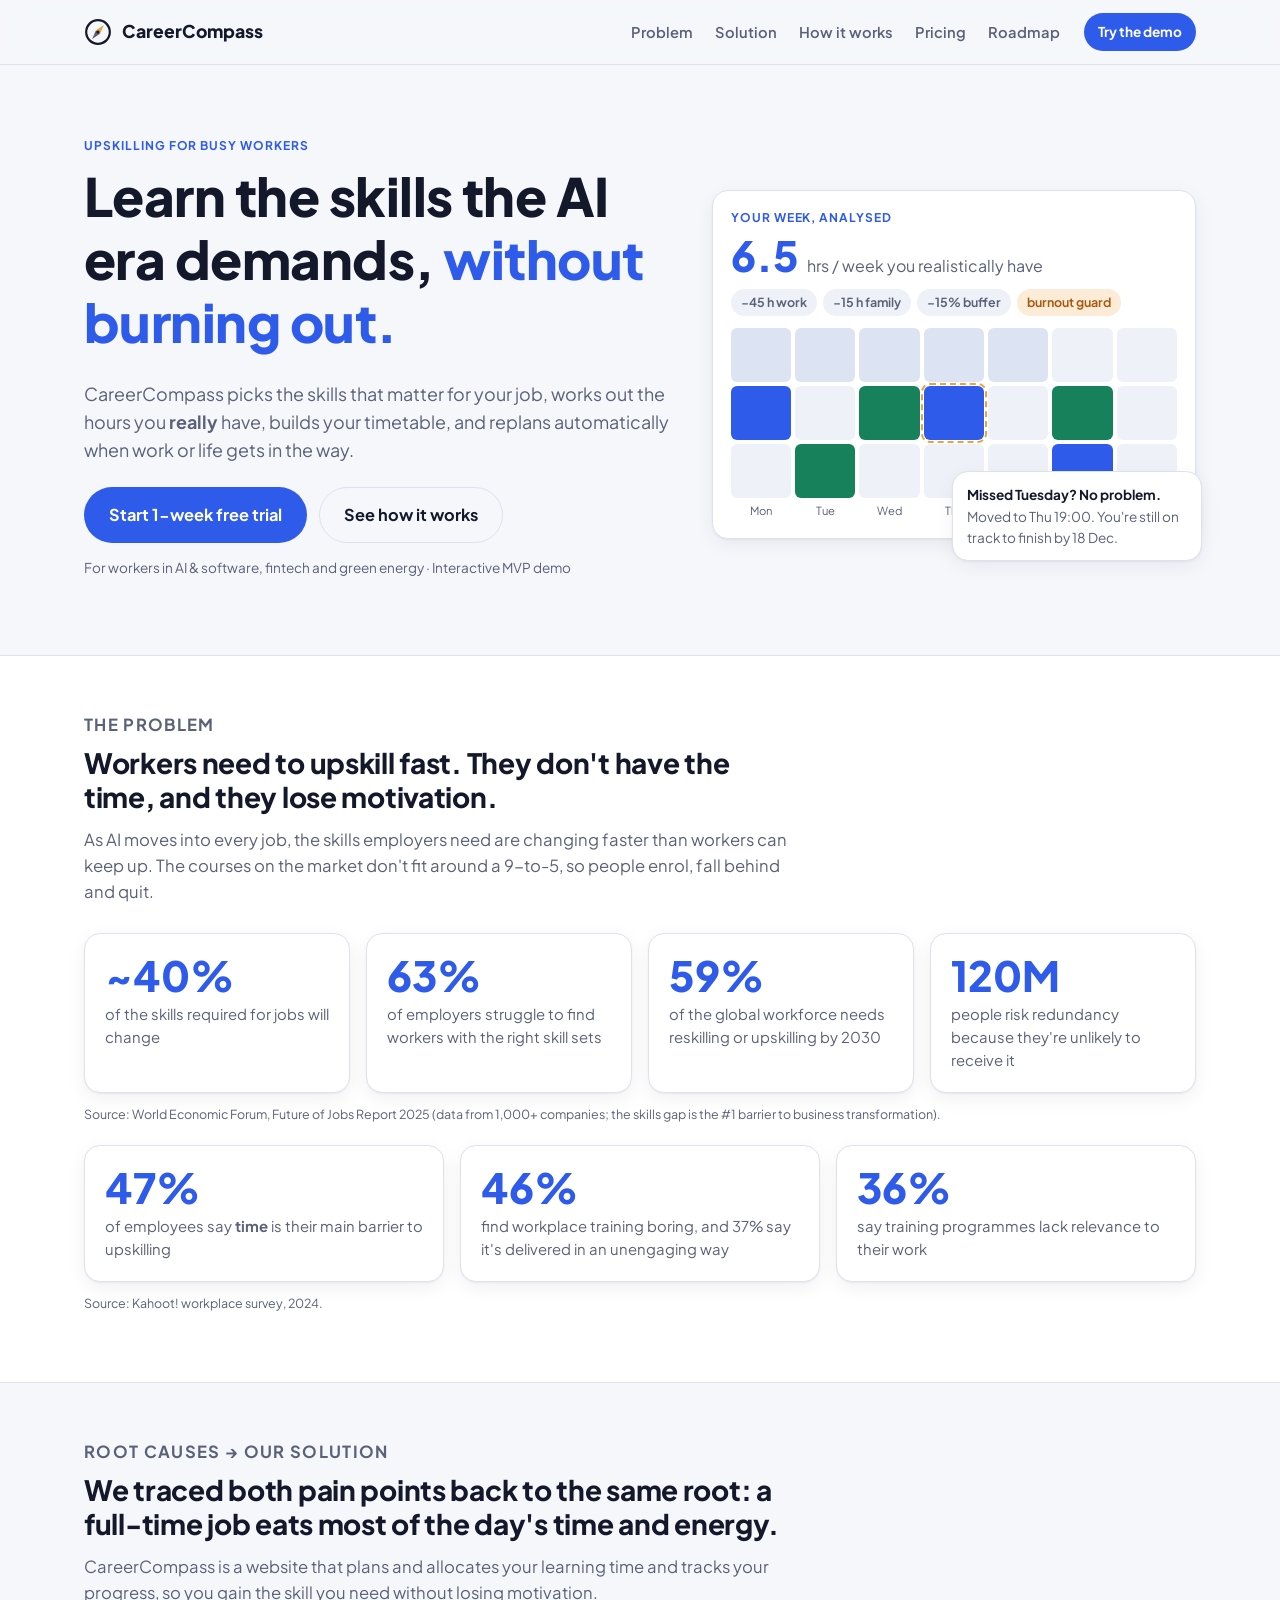
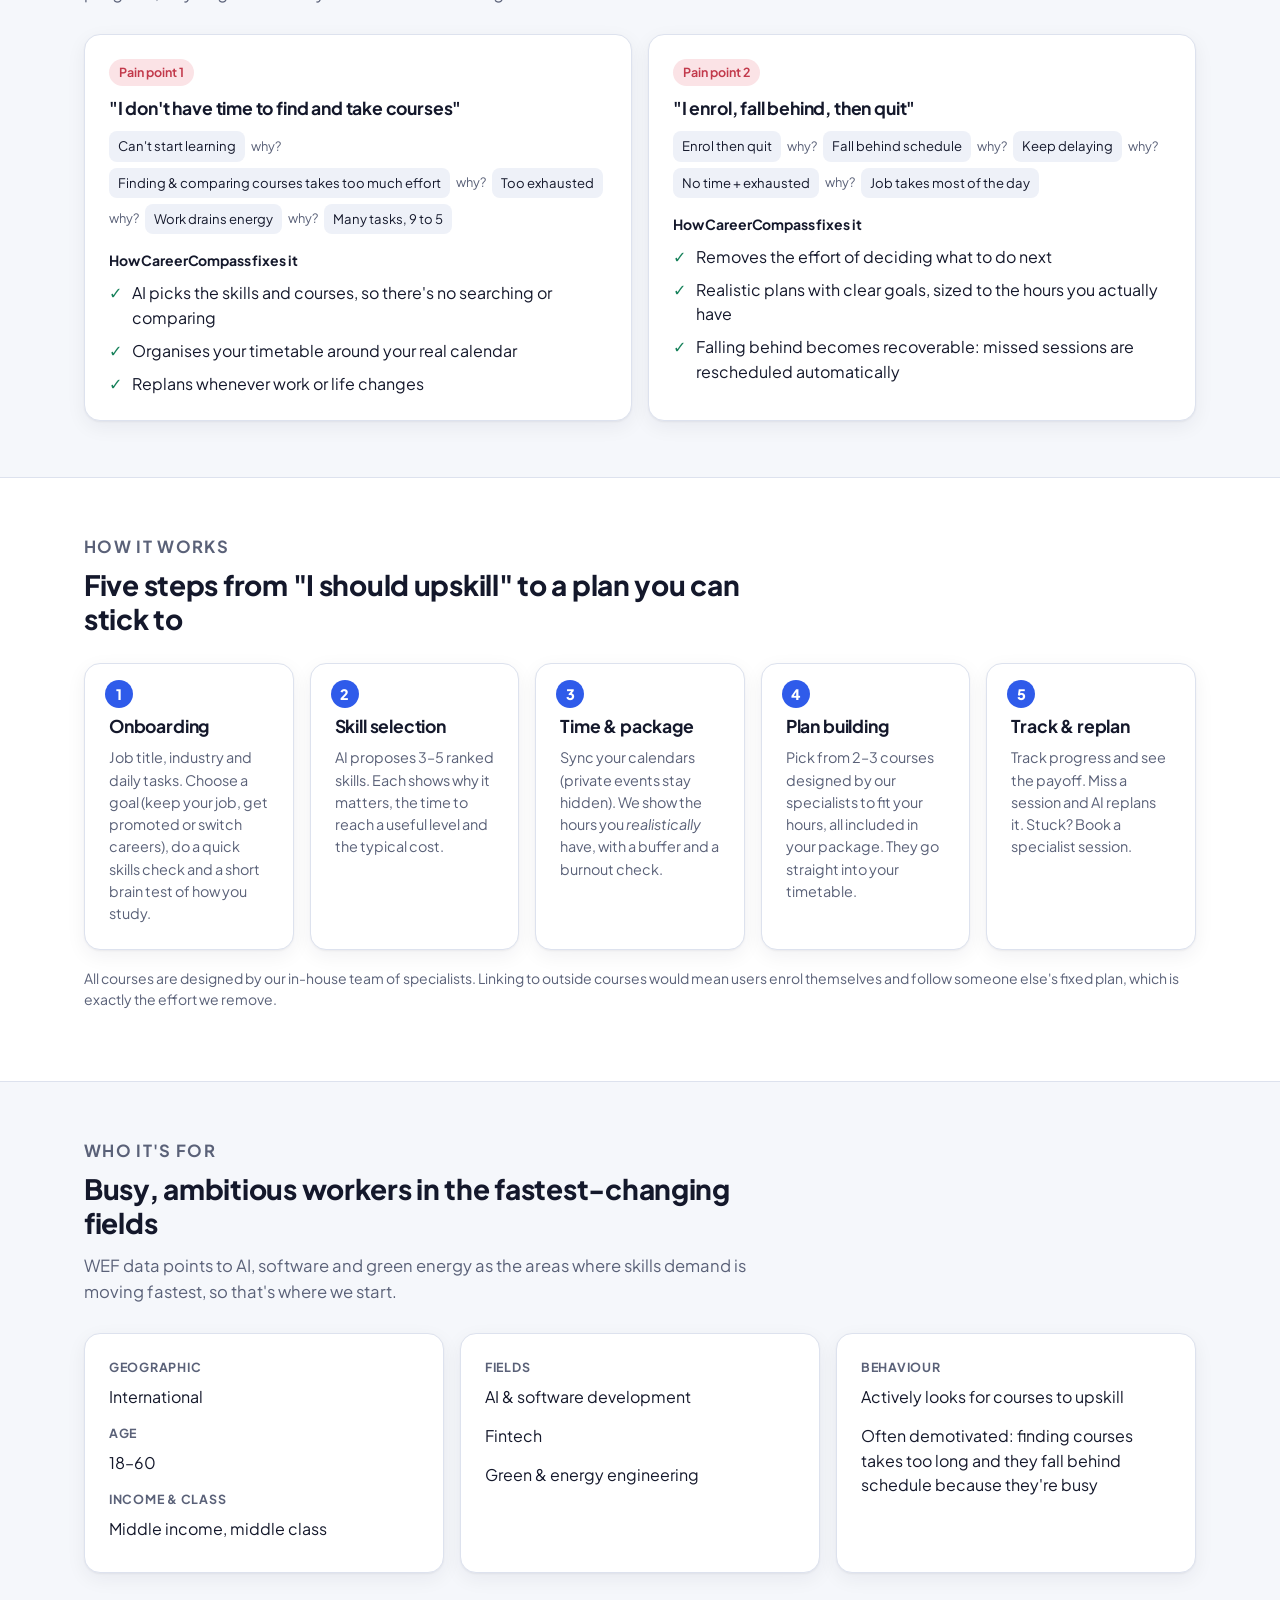
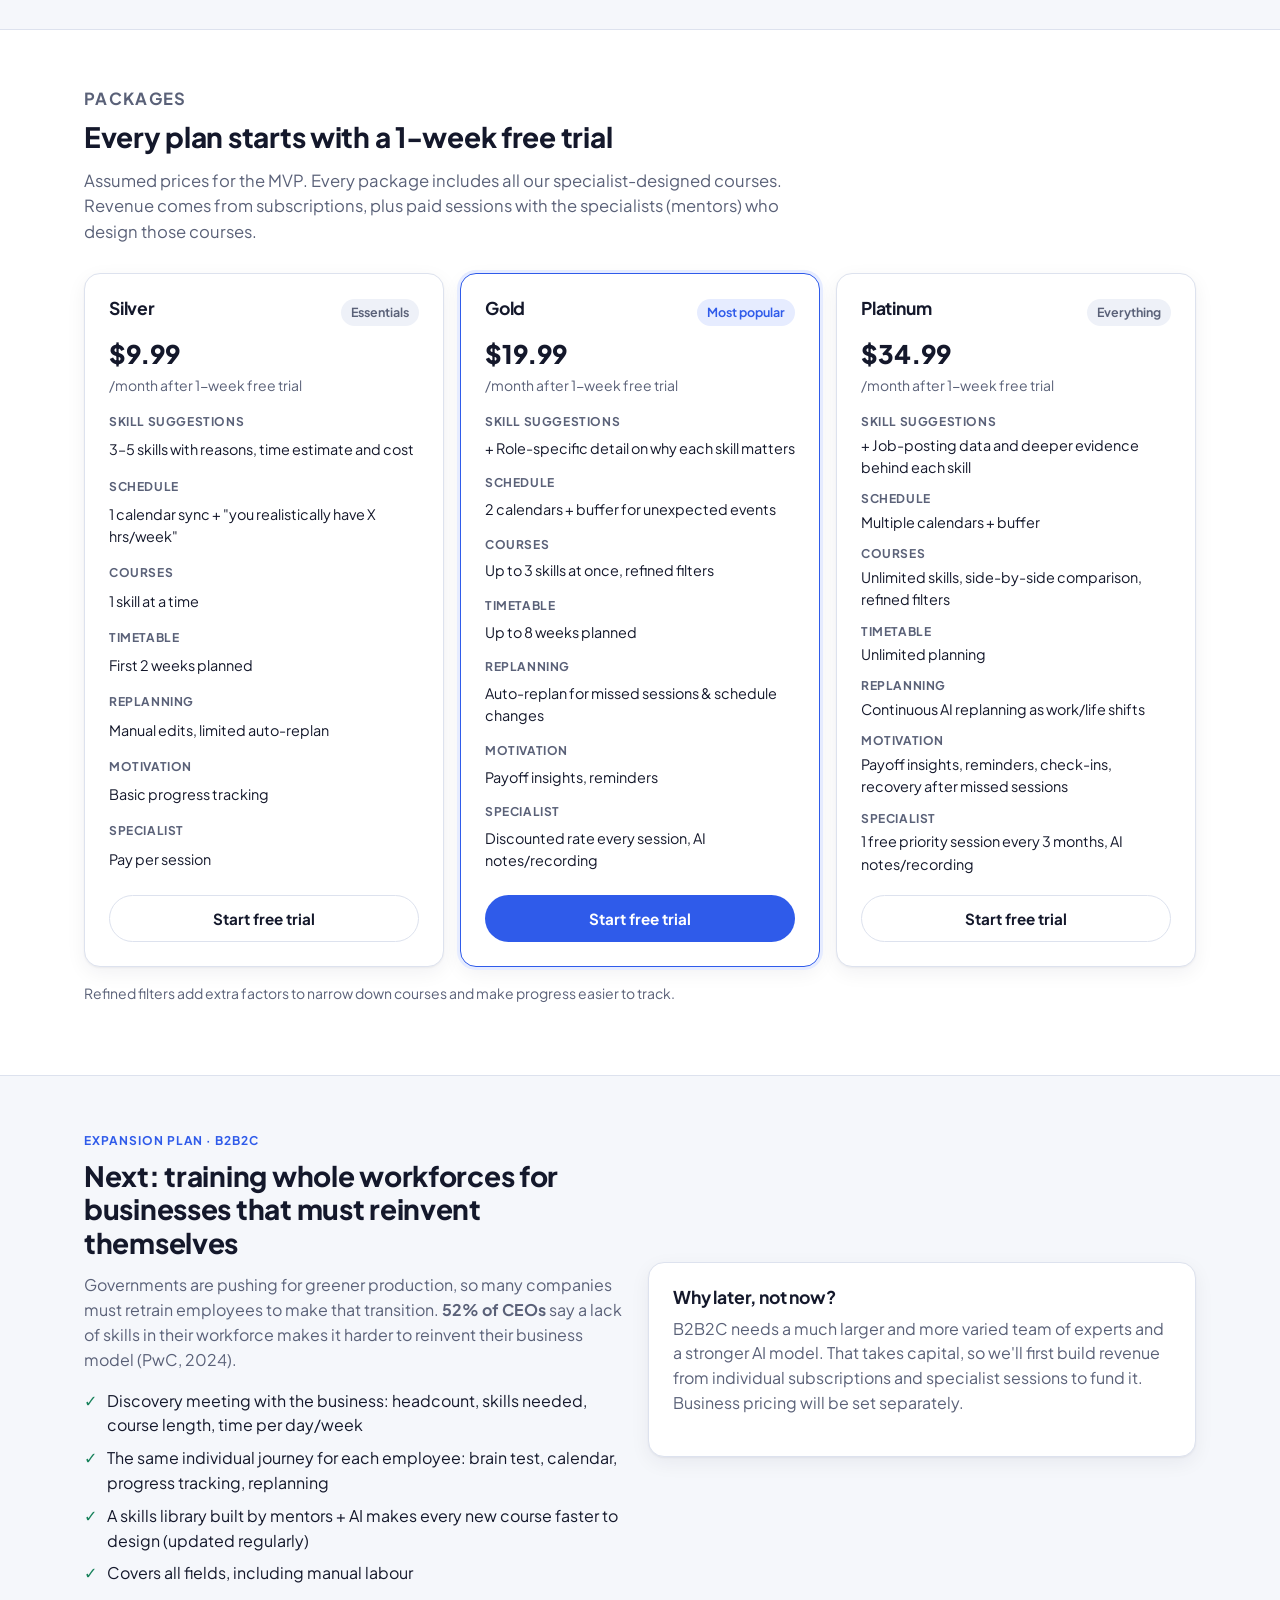
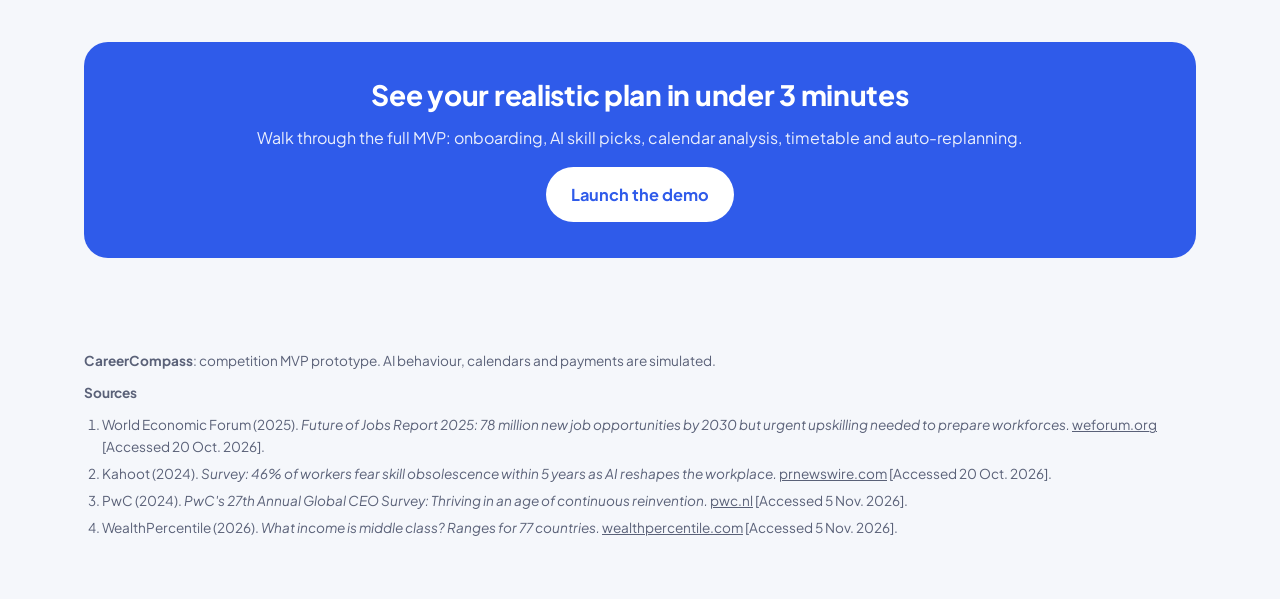
==== index.html @ 000b2618 "CareerCompass MVP: landing page and interactive prototype" ====
<!doctype html>
<html lang="en">
<head>
  <meta charset="utf-8">
  <meta name="viewport" content="width=device-width, initial-scale=1">
  <title>CareerCompass</title>
  <meta name="description" content="CareerCompass helps busy workers upskill for the AI era: the right skills, a realistic timetable, and automatic replanning when life gets in the way.">
  <link rel="preconnect" href="https://fonts.googleapis.com">
  <link rel="preconnect" href="https://fonts.gstatic.com" crossorigin>
  <link href="https://fonts.googleapis.com/css2?family=Plus+Jakarta+Sans:wght@400;500;600;700;800&display=swap" rel="stylesheet">
  <link rel="stylesheet" href="css/styles.css">
</head>
<body>

<header class="site-nav">
  <div class="container">
    <a class="brand" href="#top" aria-label="CareerCompass home">
      <svg viewBox="0 0 32 32" aria-hidden="true"><circle cx="16" cy="16" r="13.5" fill="none" stroke="currentColor" stroke-width="2.5"/><g transform="rotate(40 16 16)"><path class="needle-n" d="M16 5.5 19 16h-6z"/><path class="needle-s" d="M16 26.5 13 16h6z"/></g><circle cx="16" cy="16" r="1.8" fill="currentColor"/></svg>
      CareerCompass
    </a>
    <nav aria-label="Sections">
      <a href="#problem">Problem</a>
      <a href="#solution">Solution</a>
      <a href="#how">How it works</a>
      <a href="#pricing">Pricing</a>
      <a href="#expansion">Roadmap</a>
    </nav>
    <a class="btn btn-sm" href="app.html#onboarding">Try the demo</a>
  </div>
</header>

<main id="top">
  <!-- HERO -->
  <section class="hero">
    <div class="container hero-grid">
      <div>
        <p class="eyebrow">Upskilling for busy workers</p>
        <h1>Learn the skills the AI era demands, <em>without burning out.</em></h1>
        <p class="lead">CareerCompass picks the skills that matter for your job, works out the hours you <strong>really</strong> have, builds your timetable, and replans automatically when work or life gets in the way.</p>
        <div class="hero-cta">
          <a class="btn btn-lg" href="app.html#onboarding">Start 1-week free trial</a>
          <a class="btn btn-lg btn-ghost" href="#how">See how it works</a>
        </div>
        <p class="hero-note">For workers in AI &amp; software, fintech and green energy · Interactive MVP demo</p>
      </div>

      <div class="mock" aria-hidden="true">
        <div class="card">
          <p class="eyebrow">Your week, analysed</p>
          <div class="mock-hours"><b>6.5</b><span class="muted">hrs / week you realistically have</span></div>
          <div class="chips"><span class="chip">−45 h work</span><span class="chip">−15 h family</span><span class="chip">−15% buffer</span><span class="chip chip-warn">burnout guard</span></div>
          <div class="mock-week">
            <div class="w"></div><div class="w"></div><div class="w"></div><div class="w"></div><div class="w"></div><div></div><div></div>
            <div class="s0"></div><div></div><div class="s1"></div><div class="s0 mv"></div><div></div><div class="s1"></div><div></div>
            <div></div><div class="s1"></div><div></div><div></div><div></div><div class="s0"></div><div></div>
          </div>
          <div class="mock-days"><span>Mon</span><span>Tue</span><span>Wed</span><span>Thu</span><span>Fri</span><span>Sat</span><span>Sun</span></div>
        </div>
        <div class="card mock-float">
          <strong>Missed Tuesday? No problem.</strong>
          <div class="muted">Moved to Thu 19:00. You're still on track to finish by 18 Dec.</div>
        </div>
      </div>
    </div>
  </section>

  <!-- PROBLEM -->
  <section class="section section-alt" id="problem">
    <div class="container">
      <div class="section-head">
        <p class="eyebrow">The problem</p>
        <h2>Workers need to upskill fast. They don't have the time, and they lose motivation.</h2>
        <p>As AI moves into every job, the skills employers need are changing faster than workers can keep up. The courses on the market don't fit around a 9-to-5, so people enrol, fall behind and quit.</p>
      </div>

      <div class="grid-4">
        <div class="card stat-card"><div class="num">~40%</div><p>of the skills required for jobs will change</p></div>
        <div class="card stat-card"><div class="num">63%</div><p>of employers struggle to find workers with the right skill sets</p></div>
        <div class="card stat-card"><div class="num">59%</div><p>of the global workforce needs reskilling or upskilling by 2030</p></div>
        <div class="card stat-card"><div class="num">120M</div><p>people risk redundancy because they're unlikely to receive it</p></div>
      </div>
      <p class="source">Source: World Economic Forum, Future of Jobs Report 2025 (data from 1,000+ companies; the skills gap is the #1 barrier to business transformation).</p>

      <div class="grid-3" style="margin-top:20px">
        <div class="card stat-card"><div class="num">47%</div><p>of employees say <strong>time</strong> is their main barrier to upskilling</p></div>
        <div class="card stat-card"><div class="num">46%</div><p>find workplace training boring, and 37% say it's delivered in an unengaging way</p></div>
        <div class="card stat-card"><div class="num">36%</div><p>say training programmes lack relevance to their work</p></div>
      </div>
      <p class="source">Source: Kahoot! workplace survey, 2024.</p>
    </div>
  </section>

  <!-- PAIN POINTS + SOLUTION -->
  <section class="section" id="solution">
    <div class="container">
      <div class="section-head">
        <p class="eyebrow">Root causes → our solution</p>
        <h2>We traced both pain points back to the same root: a full-time job eats most of the day's time and energy.</h2>
        <p>CareerCompass is a website that plans and allocates your learning time and tracks your progress, so you gain the skill you need without losing motivation.</p>
      </div>

      <div class="grid-2">
        <article class="card">
          <span class="chip chip-bad">Pain point 1</span>
          <h3 style="margin-top:12px">"I don't have time to find and take courses"</h3>
          <div class="why-chain">
            <span>Can't start learning</span><i>why?</i>
            <span>Finding &amp; comparing courses takes too much effort</span><i>why?</i>
            <span>Too exhausted</span><i>why?</i>
            <span>Work drains energy</span><i>why?</i>
            <span>Many tasks, 9 to 5</span>
          </div>
          <h4 class="small" style="margin-top:18px">How CareerCompass fixes it</h4>
          <ul class="fix-list">
            <li>AI picks the skills and courses, so there's no searching or comparing</li>
            <li>Organises your timetable around your real calendar</li>
            <li>Replans whenever work or life changes</li>
          </ul>
        </article>

        <article class="card">
          <span class="chip chip-bad">Pain point 2</span>
          <h3 style="margin-top:12px">"I enrol, fall behind, then quit"</h3>
          <div class="why-chain">
            <span>Enrol then quit</span><i>why?</i>
            <span>Fall behind schedule</span><i>why?</i>
            <span>Keep delaying</span><i>why?</i>
            <span>No time + exhausted</span><i>why?</i>
            <span>Job takes most of the day</span>
          </div>
          <h4 class="small" style="margin-top:18px">How CareerCompass fixes it</h4>
          <ul class="fix-list">
            <li>Removes the effort of deciding what to do next</li>
            <li>Realistic plans with clear goals, sized to the hours you actually have</li>
            <li>Falling behind becomes recoverable: missed sessions are rescheduled automatically</li>
          </ul>
        </article>
      </div>
    </div>
  </section>

  <!-- HOW IT WORKS -->
  <section class="section section-alt" id="how">
    <div class="container">
      <div class="section-head">
        <p class="eyebrow">How it works</p>
        <h2>Five steps from "I should upskill" to a plan you can stick to</h2>
      </div>
      <div class="steps-list">
        <div class="card"><h3>Onboarding</h3><p>Job title, industry and daily tasks. Choose a goal (keep your job, get promoted or switch careers), do a quick skills check and a short brain test of how you study.</p></div>
        <div class="card"><h3>Skill selection</h3><p>AI proposes 3–5 ranked skills. Each shows why it matters, the time to reach a useful level and the typical cost.</p></div>
        <div class="card"><h3>Time &amp; package</h3><p>Sync your calendars (private events stay hidden). We show the hours you <em>realistically</em> have, with a buffer and a burnout check.</p></div>
        <div class="card"><h3>Plan building</h3><p>Pick from 2–3 courses designed by our specialists to fit your hours, all included in your package. They go straight into your timetable.</p></div>
        <div class="card"><h3>Track &amp; replan</h3><p>Track progress and see the payoff. Miss a session and AI replans it. Stuck? Book a specialist session.</p></div>
      </div>
      <p class="muted small" style="margin-top:18px">All courses are designed by our in-house team of specialists. Linking to outside courses would mean users enrol themselves and follow someone else's fixed plan, which is exactly the effort we remove.</p>
    </div>
  </section>

  <!-- PERSONA -->
  <section class="section">
    <div class="container">
      <div class="section-head">
        <p class="eyebrow">Who it's for</p>
        <h2>Busy, ambitious workers in the fastest-changing fields</h2>
        <p>WEF data points to AI, software and green energy as the areas where skills demand is moving fastest, so that's where we start.</p>
      </div>
      <div class="persona">
        <div class="card"><dl><dt>Geographic</dt><dd>International</dd><dt>Age</dt><dd>18–60</dd><dt>Income &amp; class</dt><dd>Middle income, middle class</dd></dl></div>
        <div class="card"><dl><dt>Fields</dt><dd>AI &amp; software development</dd><dd>Fintech</dd><dd>Green &amp; energy engineering</dd></dl></div>
        <div class="card"><dl><dt>Behaviour</dt><dd>Actively looks for courses to upskill</dd><dd>Often demotivated: finding courses takes too long and they fall behind schedule because they're busy</dd></dl></div>
      </div>
    </div>
  </section>

  <!-- PRICING -->
  <section class="section section-alt" id="pricing">
    <div class="container">
      <div class="section-head">
        <p class="eyebrow">Packages</p>
        <h2>Every plan starts with a 1-week free trial</h2>
        <p>Assumed prices for the MVP. Every package includes all our specialist-designed courses. Revenue comes from subscriptions, plus paid sessions with the specialists (mentors) who design those courses.</p>
      </div>
      <div class="tiers">
        <article class="card tier">
          <div class="tier-name"><h3>Silver</h3><span class="chip">Essentials</span></div>
          <div class="price">$9.99</div><div class="muted small">/month after 1-week free trial</div>
          <ul>
            <li><b>Skill suggestions</b>3–5 skills with reasons, time estimate and cost</li>
            <li><b>Schedule</b>1 calendar sync + "you realistically have X hrs/week"</li>
            <li><b>Courses</b>1 skill at a time</li>
            <li><b>Timetable</b>First 2 weeks planned</li>
            <li><b>Replanning</b>Manual edits, limited auto-replan</li>
            <li><b>Motivation</b>Basic progress tracking</li>
            <li><b>Specialist</b>Pay per session</li>
          </ul>
          <a class="btn btn-ghost btn-block" href="app.html#onboarding">Start free trial</a>
        </article>
        <article class="card tier featured">
          <div class="tier-name"><h3>Gold</h3><span class="chip chip-accent">Most popular</span></div>
          <div class="price">$19.99</div><div class="muted small">/month after 1-week free trial</div>
          <ul>
            <li><b>Skill suggestions</b>+ Role-specific detail on why each skill matters</li>
            <li><b>Schedule</b>2 calendars + buffer for unexpected events</li>
            <li><b>Courses</b>Up to 3 skills at once, refined filters</li>
            <li><b>Timetable</b>Up to 8 weeks planned</li>
            <li><b>Replanning</b>Auto-replan for missed sessions &amp; schedule changes</li>
            <li><b>Motivation</b>Payoff insights, reminders</li>
            <li><b>Specialist</b>Discounted rate every session, AI notes/recording</li>
          </ul>
          <a class="btn btn-block" href="app.html#onboarding">Start free trial</a>
        </article>
        <article class="card tier">
          <div class="tier-name"><h3>Platinum</h3><span class="chip">Everything</span></div>
          <div class="price">$34.99</div><div class="muted small">/month after 1-week free trial</div>
          <ul>
            <li><b>Skill suggestions</b>+ Job-posting data and deeper evidence behind each skill</li>
            <li><b>Schedule</b>Multiple calendars + buffer</li>
            <li><b>Courses</b>Unlimited skills, side-by-side comparison, refined filters</li>
            <li><b>Timetable</b>Unlimited planning</li>
            <li><b>Replanning</b>Continuous AI replanning as work/life shifts</li>
            <li><b>Motivation</b>Payoff insights, reminders, check-ins, recovery after missed sessions</li>
            <li><b>Specialist</b>1 free priority session every 3 months, AI notes/recording</li>
          </ul>
          <a class="btn btn-ghost btn-block" href="app.html#onboarding">Start free trial</a>
        </article>
      </div>
      <p class="muted small" style="margin-top:16px">Refined filters add extra factors to narrow down courses and make progress easier to track.</p>
    </div>
  </section>

  <!-- EXPANSION -->
  <section class="section" id="expansion">
    <div class="container">
      <div class="grid-2" style="align-items:center">
        <div>
          <p class="eyebrow">Expansion plan · B2B2C</p>
          <h2>Next: training whole workforces for businesses that must reinvent themselves</h2>
          <p class="muted">Governments are pushing for greener production, so many companies must retrain employees to make that transition. <strong>52% of CEOs</strong> say a lack of skills in their workforce makes it harder to reinvent their business model (PwC, 2024).</p>
          <ul class="fix-list">
            <li>Discovery meeting with the business: headcount, skills needed, course length, time per day/week</li>
            <li>The same individual journey for each employee: brain test, calendar, progress tracking, replanning</li>
            <li>A skills library built by mentors + AI makes every new course faster to design (updated regularly)</li>
            <li>Covers all fields, including manual labour</li>
          </ul>
        </div>
        <div class="card">
          <h3>Why later, not now?</h3>
          <p class="muted">B2B2C needs a much larger and more varied team of experts and a stronger AI model. That takes capital, so we'll first build revenue from individual subscriptions and specialist sessions to fund it. Business pricing will be set separately.</p>
        </div>
      </div>
    </div>
  </section>

  <!-- CTA -->
  <section class="section" style="padding-top:0">
    <div class="container">
      <div class="cta-band">
        <h2>See your realistic plan in under 3 minutes</h2>
        <p>Walk through the full MVP: onboarding, AI skill picks, calendar analysis, timetable and auto-replanning.</p>
        <a class="btn btn-lg" href="app.html#onboarding">Launch the demo</a>
      </div>
    </div>
  </section>
</main>

<footer class="site-footer">
  <div class="container">
    <p><strong>CareerCompass</strong>: competition MVP prototype. AI behaviour, calendars and payments are simulated.</p>
    <h4>Sources</h4>
    <ol>
      <li>World Economic Forum (2025). <em>Future of Jobs Report 2025: 78 million new job opportunities by 2030 but urgent upskilling needed to prepare workforces.</em> <a href="https://www.weforum.org/media/future-of-jobs-report-2025-78-million-new-job-opportunities-by-2030-but-urgent-upskilling-needed-to-prepare-workforces/" rel="noopener" target="_blank">weforum.org</a> [Accessed 20 Oct. 2026].</li>
      <li>Kahoot (2024). <em>Survey: 46% of workers fear skill obsolescence within 5 years as AI reshapes the workplace.</em> <a href="https://www.prnewswire.com/news-releases/survey-46-of-workers-fear-skill-obsolescence-within-5-years-as-ai-reshapes-the-workplace-302265374.html" rel="noopener" target="_blank">prnewswire.com</a> [Accessed 20 Oct. 2026].</li>
      <li>PwC (2024). <em>PwC's 27th Annual Global CEO Survey: Thriving in an age of continuous reinvention.</em> <a href="https://www.pwc.nl/nl/actueel-publicaties/assets/pdfs/pwc-27e-ceo-survey.pdf" rel="noopener" target="_blank">pwc.nl</a> [Accessed 5 Nov. 2026].</li>
      <li>WealthPercentile (2026). <em>What income is middle class? Ranges for 77 countries.</em> <a href="https://wealthpercentile.com/blog/middle-class-income-by-country/" rel="noopener" target="_blank">wealthpercentile.com</a> [Accessed 5 Nov. 2026].</li>
    </ol>
  </div>
</footer>

</body>
</html>
---- css/styles.css ----
/* CareerCompass — shared styles (landing + app) */

:root {
  --bg: #F5F7FB;
  --surface: #FFFFFF;
  --surface-2: #EEF1F8;
  --text: #14182B;
  --muted: #5A6178;
  --border: #DDE2EE;
  --accent: #2F5BEA;
  --accent-hover: #2349C7;
  --accent-ink: #FFFFFF;
  --accent-soft: #E6ECFF;
  --good: #16815A;
  --good-soft: #DDF3E9;
  --warn: #A8580C;
  --warn-soft: #FCEBD7;
  --bad: #C2394B;
  --bad-soft: #FBE3E6;
  --needle: #E8A33D;
  --work: #DCE3F3;
  --family: #F5E1C4;
  --private: #E6DDF4;
  --c0: #2F5BEA;
  --c1: #16815A;
  --c2: #B9631A;
  --c3: #8A4FD8;
  --chip-ink: #FFFFFF;
  --shadow: 0 1px 2px rgba(20, 24, 43, .05), 0 6px 20px rgba(20, 24, 43, .06);
  --radius: 16px;
  --radius-sm: 10px;
  --font: "Plus Jakarta Sans", system-ui, -apple-system, "Segoe UI", Roboto, sans-serif;
  color-scheme: light;
}

@media (prefers-color-scheme: dark) {
  :root:not([data-theme="light"]) {
    --bg: #0D1020;
    --surface: #151A2E;
    --surface-2: #1D2340;
    --text: #E9ECF7;
    --muted: #9CA4BF;
    --border: #2A3154;
    --accent: #7B97FF;
    --accent-hover: #98AEFF;
    --accent-ink: #0D1020;
    --accent-soft: #222B56;
    --good: #4CC593;
    --good-soft: #15372A;
    --warn: #F2A857;
    --warn-soft: #3A2814;
    --bad: #F27A8C;
    --bad-soft: #3D1A22;
    --work: #253052;
    --family: #3B3021;
    --private: #302747;
    --c0: #7B97FF;
    --c1: #4CC593;
    --c2: #F2A857;
    --c3: #BC93FF;
    --chip-ink: #0D1020;
    --shadow: 0 1px 2px rgba(0, 0, 0, .3), 0 8px 24px rgba(0, 0, 0, .25);
    color-scheme: dark;
  }
}

:root[data-theme="dark"] {
  --bg: #0D1020;
  --surface: #151A2E;
  --surface-2: #1D2340;
  --text: #E9ECF7;
  --muted: #9CA4BF;
  --border: #2A3154;
  --accent: #7B97FF;
  --accent-hover: #98AEFF;
  --accent-ink: #0D1020;
  --accent-soft: #222B56;
  --good: #4CC593;
  --good-soft: #15372A;
  --warn: #F2A857;
  --warn-soft: #3A2814;
  --bad: #F27A8C;
  --bad-soft: #3D1A22;
  --work: #253052;
  --family: #3B3021;
  --private: #302747;
  --c0: #7B97FF;
  --c1: #4CC593;
  --c2: #F2A857;
  --c3: #BC93FF;
  --chip-ink: #0D1020;
  --shadow: 0 1px 2px rgba(0, 0, 0, .3), 0 8px 24px rgba(0, 0, 0, .25);
  color-scheme: dark;
}

/* ---------- Base ---------- */
*, *::before, *::after { box-sizing: border-box; }
html { -webkit-text-size-adjust: 100%; scroll-behavior: smooth; }
body {
  margin: 0;
  background: var(--bg);
  color: var(--text);
  font-family: var(--font);
  font-size: 16px;
  line-height: 1.55;
  overflow-x: hidden;
}
h1, h2, h3, h4 { line-height: 1.2; margin: 0 0 .5em; letter-spacing: -.01em; }
h1 { font-size: clamp(1.7rem, 3.6vw, 2.5rem); font-weight: 800; }
h2 { font-size: clamp(1.3rem, 2.4vw, 1.75rem); font-weight: 750; }
h3 { font-size: 1.1rem; font-weight: 700; }
p { margin: 0 0 1em; }
a { color: var(--accent); }
img, svg { max-width: 100%; }
button, input, select, textarea { font: inherit; color: inherit; }
:focus-visible { outline: 3px solid var(--accent); outline-offset: 2px; border-radius: 6px; }

.container { width: 100%; max-width: 1160px; margin: 0 auto; padding: 0 16px; }
@media (min-width: 720px) { .container { padding: 0 24px; } }

.muted { color: var(--muted); }
.small { font-size: .875rem; }
.tiny { font-size: .78rem; }
.center { text-align: center; }
.eyebrow {
  text-transform: uppercase; letter-spacing: .08em; font-size: .75rem; font-weight: 700;
  color: var(--accent); margin: 0 0 .5rem;
}
.stack > * + * { margin-top: 16px; }
.row { display: flex; gap: 12px; align-items: center; flex-wrap: wrap; }
.spacer { flex: 1; }
.hidden { display: none !important; }

/* ---------- Brand ---------- */
.brand { display: inline-flex; align-items: center; gap: 10px; font-weight: 800; font-size: 1.1rem; color: var(--text); text-decoration: none; }
.brand svg { width: 28px; height: 28px; flex: none; }
.brand .needle-n { fill: var(--needle); }
.brand .needle-s { fill: var(--muted); }

/* ---------- Buttons ---------- */
.btn {
  display: inline-flex; align-items: center; justify-content: center; gap: 8px;
  padding: 11px 18px; border-radius: 999px; border: 1px solid transparent;
  background: var(--accent); color: var(--accent-ink); font-weight: 700; font-size: .95rem;
  text-decoration: none; cursor: pointer; transition: background .15s, transform .05s, border-color .15s;
  white-space: nowrap;
}
.btn:hover { background: var(--accent-hover); }
.btn:active { transform: translateY(1px); }
.btn[disabled] { opacity: .45; cursor: not-allowed; }
.btn-ghost { background: transparent; color: var(--text); border-color: var(--border); }
.btn-ghost:hover { background: var(--surface-2); }
.btn-soft { background: var(--accent-soft); color: var(--accent); }
.btn-soft:hover { background: var(--accent-soft); filter: brightness(.97); }
.btn-good { background: var(--good); color: #fff; }
.btn-good:hover { background: var(--good); filter: brightness(1.08); }
.btn-warn { background: var(--warn-soft); color: var(--warn); border-color: transparent; }
.btn-warn:hover { background: var(--warn-soft); filter: brightness(.97); }
.btn-sm { padding: 7px 13px; font-size: .85rem; }
.btn-lg { padding: 14px 24px; font-size: 1.02rem; }
.btn-block { width: 100%; }
.link-btn { background: none; border: 0; padding: 0; color: var(--accent); font-weight: 600; cursor: pointer; text-decoration: underline; text-underline-offset: 3px; }

/* ---------- Cards ---------- */
.card {
  background: var(--surface); border: 1px solid var(--border); border-radius: var(--radius);
  padding: 20px; box-shadow: var(--shadow);
}
@media (min-width: 720px) { .card { padding: 24px; } }
.card h3:first-child, .card h2:first-child { margin-top: 0; }
.card-flat { box-shadow: none; }
.card-accent { border-color: var(--accent); box-shadow: 0 0 0 3px var(--accent-soft), var(--shadow); }

.grid { display: grid; gap: 16px; }
.grid-2 { display: grid; gap: 16px; }
.grid-3 { display: grid; gap: 16px; }
.grid-4 { display: grid; gap: 16px; grid-template-columns: repeat(2, minmax(0, 1fr)); }
@media (min-width: 760px) {
  .grid-2 { grid-template-columns: repeat(2, minmax(0, 1fr)); }
  .grid-3 { grid-template-columns: repeat(3, minmax(0, 1fr)); }
  .grid-4 { grid-template-columns: repeat(4, minmax(0, 1fr)); }
}

/* ---------- Chips / badges ---------- */
.chip {
  display: inline-flex; align-items: center; gap: 6px; padding: 4px 10px; border-radius: 999px;
  font-size: .78rem; font-weight: 650; background: var(--surface-2); color: var(--muted); white-space: nowrap;
}
.chip-accent { background: var(--accent-soft); color: var(--accent); }
.chip-good { background: var(--good-soft); color: var(--good); }
.chip-warn { background: var(--warn-soft); color: var(--warn); }
.chip-bad { background: var(--bad-soft); color: var(--bad); }
.chips { display: flex; flex-wrap: wrap; gap: 6px; }
.lock::before { content: "🔒 "; }

/* ---------- Forms ---------- */
.field { display: grid; gap: 6px; margin-bottom: 16px; }
.field label, .label { font-weight: 650; font-size: .92rem; }
.field .hint { font-size: .82rem; color: var(--muted); }
input[type="text"], input[type="email"], input[type="number"], input:not([type]), select, textarea {
  width: 100%; padding: 11px 13px; border-radius: var(--radius-sm); border: 1px solid var(--border);
  background: var(--surface); color: var(--text); min-height: 44px;
}
textarea { min-height: 84px; resize: vertical; }
input:focus, select:focus, textarea:focus { outline: none; border-color: var(--accent); box-shadow: 0 0 0 3px var(--accent-soft); }
input[type="range"] { width: 100%; accent-color: var(--accent); }
.switch { display: inline-flex; align-items: center; gap: 10px; cursor: pointer; font-weight: 600; font-size: .92rem; }
.switch input { width: 18px; height: 18px; accent-color: var(--accent); }

/* Option cards (radio-like buttons) */
.options { display: grid; gap: 10px; }
.options-2 { grid-template-columns: 1fr; }
@media (min-width: 560px) { .options-2 { grid-template-columns: 1fr 1fr; } }
.option {
  display: grid; gap: 2px; text-align: left; padding: 14px 16px; border-radius: var(--radius-sm);
  border: 1.5px solid var(--border); background: var(--surface); cursor: pointer; transition: border-color .15s, background .15s;
}
.option:hover { border-color: var(--accent); }
.option strong { font-size: .97rem; }
.option span { font-size: .85rem; color: var(--muted); }
.option.is-active { border-color: var(--accent); background: var(--accent-soft); }
.option.is-active strong { color: var(--accent); }

.segmented { display: inline-flex; border: 1px solid var(--border); border-radius: 999px; padding: 3px; background: var(--surface-2); flex-wrap: wrap; }
.segmented button {
  border: 0; background: transparent; padding: 6px 12px; border-radius: 999px; font-size: .84rem; font-weight: 650;
  color: var(--muted); cursor: pointer;
}
.segmented button.is-active { background: var(--surface); color: var(--accent); box-shadow: 0 1px 3px rgba(0,0,0,.12); }

/* ---------- Landing page ---------- */
.site-nav { position: sticky; top: 0; z-index: 20; background: color-mix(in srgb, var(--bg) 88%, transparent); backdrop-filter: blur(10px); border-bottom: 1px solid var(--border); }
.site-nav .container { display: flex; align-items: center; gap: 16px; min-height: 64px; }
.site-nav nav { display: none; gap: 22px; margin-left: auto; }
.site-nav nav a { color: var(--muted); text-decoration: none; font-weight: 600; font-size: .92rem; }
.site-nav nav a:hover { color: var(--text); }
.site-nav .btn { margin-left: auto; }
@media (min-width: 900px) { .site-nav nav { display: flex; } .site-nav .btn { margin-left: 8px; } }

.hero { padding: 48px 0 40px; }
.hero-grid { display: grid; gap: 36px; align-items: center; }
@media (min-width: 900px) { .hero { padding: 72px 0 64px; } .hero-grid { grid-template-columns: 1.1fr .9fr; } }
.hero h1 { font-size: clamp(2rem, 5vw, 3.3rem); }
.hero h1 em { font-style: normal; color: var(--accent); }
.hero .lead { font-size: 1.12rem; color: var(--muted); max-width: 38em; }
.hero-cta { display: flex; gap: 12px; flex-wrap: wrap; margin-top: 24px; }
.hero-note { margin-top: 14px; font-size: .85rem; color: var(--muted); }

.mock { position: relative; }
.mock .card { padding: 18px; }
.mock-hours { display: flex; align-items: baseline; gap: 8px; margin: 4px 0 10px; }
.mock-hours b { font-size: 2.6rem; font-weight: 800; color: var(--accent); line-height: 1; }
.mock-week { display: grid; grid-template-columns: repeat(7, 1fr); gap: 4px; margin-top: 12px; }
.mock-week div { height: 54px; border-radius: 6px; background: var(--surface-2); position: relative; }
.mock-week .w { background: var(--work); }
.mock-week .s0 { background: var(--c0); }
.mock-week .s1 { background: var(--c1); }
.mock-week .mv { outline: 2px dashed var(--needle); outline-offset: 1px; }
.mock-days { display: grid; grid-template-columns: repeat(7, 1fr); gap: 4px; font-size: .7rem; color: var(--muted); text-align: center; margin-top: 4px; }
.mock-float { position: absolute; right: -6px; bottom: -22px; max-width: 250px; padding: 12px 14px !important; font-size: .85rem; }
@media (max-width: 600px) { .mock-float { position: static; margin-top: 12px; max-width: none; } }

.section { padding: 56px 0; }
.section-alt { background: var(--surface); border-top: 1px solid var(--border); border-bottom: 1px solid var(--border); }
.section-head { max-width: 720px; margin-bottom: 28px; }
.section-head p { color: var(--muted); font-size: 1.04rem; }

.stat-card { padding: 20px; }
.stat-card .num { font-size: clamp(2rem, 4vw, 2.6rem); font-weight: 800; color: var(--accent); line-height: 1.05; margin-bottom: 6px; }
.stat-card p { margin: 0; color: var(--muted); font-size: .93rem; }
.source { font-size: .78rem; color: var(--muted); margin-top: 12px; }

.why-chain { display: flex; flex-wrap: wrap; gap: 6px; align-items: center; margin: 12px 0 4px; }
.why-chain span { background: var(--surface-2); border-radius: 8px; padding: 5px 9px; font-size: .82rem; }
.why-chain i { font-style: normal; color: var(--muted); font-size: .8rem; }
.fix-list { list-style: none; padding: 0; margin: 12px 0 0; display: grid; gap: 8px; }
.fix-list li { display: flex; gap: 10px; align-items: flex-start; }
.fix-list li::before { content: "✓"; color: var(--good); font-weight: 800; flex: none; }

.steps-list { counter-reset: s; display: grid; gap: 16px; }
@media (min-width: 900px) { .steps-list { grid-template-columns: repeat(5, minmax(0, 1fr)); } }
.steps-list .card { position: relative; padding-top: 52px; }
.steps-list .card::before {
  counter-increment: s; content: counter(s); position: absolute; top: 16px; left: 20px;
  width: 28px; height: 28px; border-radius: 50%; background: var(--accent); color: var(--accent-ink);
  display: grid; place-items: center; font-weight: 800; font-size: .9rem;
}
.steps-list p { color: var(--muted); font-size: .9rem; margin: 0; }

.persona { display: grid; gap: 16px; }
@media (min-width: 760px) { .persona { grid-template-columns: repeat(3, minmax(0,1fr)); } }
.persona dl { margin: 0; display: grid; gap: 8px; }
.persona dt { font-size: .78rem; text-transform: uppercase; letter-spacing: .06em; color: var(--muted); font-weight: 700; }
.persona dd { margin: 0 0 6px; }

.tiers { display: grid; gap: 16px; }
@media (min-width: 900px) { .tiers { grid-template-columns: repeat(3, minmax(0, 1fr)); } }
.tier { display: flex; flex-direction: column; }
.tier-name { display: flex; align-items: center; justify-content: space-between; gap: 8px; }
.tier .price { font-size: 1.6rem; font-weight: 800; margin: 6px 0 2px; }
.tier ul { list-style: none; padding: 0; margin: 16px 0 20px; display: grid; gap: 12px; flex: 1; }
.tier li { display: grid; gap: 2px; font-size: .9rem; }
.tier li b { font-size: .75rem; text-transform: uppercase; letter-spacing: .05em; color: var(--muted); }
.tier.featured { border-color: var(--accent); box-shadow: 0 0 0 3px var(--accent-soft), var(--shadow); }

.cta-band { background: var(--accent); color: var(--accent-ink); border-radius: 24px; padding: 36px 24px; text-align: center; }
.cta-band p { opacity: .9; }
.cta-band .btn { background: var(--accent-ink); color: var(--accent); }

.site-footer { padding: 36px 0 48px; color: var(--muted); font-size: .85rem; }
.site-footer ol { padding-left: 18px; display: grid; gap: 6px; }
.site-footer a { color: var(--muted); word-break: break-word; }

/* ---------- App shell ---------- */
.topbar { position: sticky; top: 0; z-index: 30; background: var(--surface); border-bottom: 1px solid var(--border); }
.topbar-inner { display: flex; align-items: center; gap: 12px; min-height: 60px; flex-wrap: wrap; padding-top: 8px; padding-bottom: 8px; }
.topbar-right { margin-left: auto; display: flex; align-items: center; gap: 10px; flex-wrap: wrap; }
.tier-switch { display: inline-flex; align-items: center; gap: 8px; font-size: .85rem; font-weight: 650; color: var(--muted); }
.tier-switch select { width: auto; min-height: 36px; padding: 6px 10px; font-weight: 700; color: var(--text); }

.stepper { display: flex; gap: 6px; overflow-x: auto; padding-bottom: 10px; scrollbar-width: none; }
.stepper::-webkit-scrollbar { display: none; }
.step {
  display: inline-flex; align-items: center; gap: 8px; padding: 6px 12px 6px 6px; border-radius: 999px;
  text-decoration: none; color: var(--muted); font-weight: 650; font-size: .86rem; white-space: nowrap; border: 1px solid transparent;
}
.step:hover { background: var(--surface-2); }
.step-n { width: 26px; height: 26px; border-radius: 50%; display: grid; place-items: center; background: var(--surface-2); font-size: .8rem; font-weight: 800; }
.step.is-done .step-n { background: var(--good-soft); color: var(--good); }
.step.is-current { color: var(--text); border-color: var(--border); background: var(--bg); }
.step.is-current .step-n { background: var(--accent); color: var(--accent-ink); }
.step.is-locked { opacity: .5; pointer-events: none; }
.step-special { margin-left: auto; }

main#view { padding: 28px 16px 72px; }
@media (min-width: 720px) { main#view { padding: 36px 24px 80px; } }
.screen { display: grid; gap: 20px; grid-template-columns: minmax(0, 1fr); }
.screen > *, .dash > *, .grid-2 > *, .grid-3 > *, .grid-4 > * { min-width: 0; }
.screen.narrow { max-width: 720px; margin: 0 auto; }
.screen-head h1 { margin-bottom: .25em; }
.screen-head p { color: var(--muted); margin: 0; max-width: 46em; }
.mini-progress { height: 6px; border-radius: 99px; background: var(--surface-2); margin-top: 16px; overflow: hidden; }
.mini-progress span { display: block; height: 100%; background: var(--accent); border-radius: 99px; transition: width .3s; }
.actions { display: flex; gap: 10px; flex-wrap: wrap; justify-content: flex-end; margin-top: 8px; align-items: center; }
.actions .left { margin-right: auto; }
.center-card { max-width: 520px; margin: 40px auto; text-align: center; }

.demo-callout {
  display: flex; gap: 12px; align-items: center; justify-content: space-between; flex-wrap: wrap;
  padding: 14px 16px; border-radius: var(--radius-sm); background: var(--accent-soft); margin-bottom: 20px;
}
.demo-callout p { margin: 0; }

.skillcheck-row { display: flex; gap: 12px; justify-content: space-between; align-items: center; flex-wrap: wrap; padding: 12px 0; border-bottom: 1px solid var(--border); }
.skillcheck-row:last-child { border-bottom: 0; }

.q-block { padding: 16px 0; border-bottom: 1px solid var(--border); }
.q-block:last-child { border-bottom: 0; }
.q-block h3 { font-size: 1rem; margin-bottom: 10px; }
.q-opts { display: flex; gap: 8px; flex-wrap: wrap; }
.q-opts .option { padding: 9px 14px; }

.summary-list { list-style: none; margin: 0; padding: 0; display: grid; gap: 10px; }
.summary-list li { display: flex; justify-content: space-between; gap: 12px; border-bottom: 1px dashed var(--border); padding-bottom: 8px; flex-wrap: wrap; }
.summary-list li span:first-child { color: var(--muted); }
.summary-list li span:last-child { font-weight: 650; text-align: right; }

/* Skill cards */
.skill-card { display: grid; gap: 12px; position: relative; }
.skill-card .rank { position: absolute; top: 18px; right: 18px; font-size: .78rem; font-weight: 800; color: var(--muted); }
.skill-card h3 { padding-right: 40px; margin: 0; }
.skill-card p { margin: 0; font-size: .93rem; }
.skill-meta { display: flex; gap: 18px; flex-wrap: wrap; font-size: .88rem; }
.skill-meta b { display: block; font-size: 1.05rem; }
.detail { border-left: 3px solid var(--accent); padding-left: 12px; font-size: .9rem; }
.detail.locked { border-color: var(--border); color: var(--muted); }
.skill-card.is-selected { border-color: var(--accent); box-shadow: 0 0 0 3px var(--accent-soft), var(--shadow); }

/* Calendar painter */
.cal-toolbar { display: flex; flex-wrap: wrap; gap: 8px; align-items: center; margin-bottom: 14px; }
.paint-btn { display: inline-flex; align-items: center; gap: 8px; padding: 7px 12px; border-radius: 999px; border: 1.5px solid var(--border); background: var(--surface); cursor: pointer; font-weight: 650; font-size: .85rem; }
.paint-btn.is-active { border-color: var(--accent); background: var(--accent-soft); color: var(--accent); }
.swatch { width: 14px; height: 14px; border-radius: 4px; display: inline-block; border: 1px solid var(--border); }
.sw-work { background: var(--work); } .sw-family { background: var(--family); } .sw-private { background: var(--private); } .sw-free { background: var(--surface); }
.sw-c0 { background: var(--c0); } .sw-c1 { background: var(--c1); } .sw-c2 { background: var(--c2); } .sw-c3 { background: var(--c3); }

.grid-scroll { overflow-x: auto; -webkit-overflow-scrolling: touch; border-radius: var(--radius-sm); border: 1px solid var(--border); }
.week-grid {
  display: grid; grid-template-columns: 52px repeat(7, minmax(64px, 1fr)); min-width: 520px;
  background: var(--border); gap: 1px; user-select: none;
}
.week-grid.paintable { touch-action: none; cursor: crosshair; }
.wg-head { background: var(--surface-2); padding: 8px 4px; text-align: center; font-size: .78rem; font-weight: 750; position: sticky; top: 0; }
.wg-head span { display: block; font-weight: 500; color: var(--muted); font-size: .72rem; }
.wg-time { background: var(--surface-2); font-size: .72rem; color: var(--muted); padding: 4px 6px; text-align: right; display: flex; align-items: center; justify-content: flex-end; }
.wg-cell { background: var(--surface); min-height: 30px; border: 0; padding: 0; position: relative; font-size: .7rem; text-align: left; }
.wg-cell.t-work { background: var(--work); }
.wg-cell.t-family { background: var(--family); }
.wg-cell.t-private { background: var(--private); }
.wg-cell .lbl { position: absolute; inset: 3px 5px; overflow: hidden; white-space: nowrap; text-overflow: ellipsis; color: var(--muted); font-size: .66rem; line-height: 1.3; }
button.wg-cell.free { cursor: pointer; }
button.wg-cell.free:hover { background: var(--accent-soft); }
.wg-cell.has-session {
  cursor: pointer; margin: 2px; border-radius: 6px; color: var(--chip-ink); padding: 3px 6px; display: grid; align-content: center;
  min-height: 26px; line-height: 1.15; overflow: hidden;
}
.wg-cell.has-session .st { font-weight: 750; font-size: .68rem; white-space: nowrap; overflow: hidden; text-overflow: ellipsis; }
.wg-cell.has-session .sm { font-size: .62rem; opacity: .85; }
.s-c0 { background: var(--c0); } .s-c1 { background: var(--c1); } .s-c2 { background: var(--c2); } .s-c3 { background: var(--c3); }
.wg-cell.is-done { opacity: .45; }
.wg-cell.is-done .st::before { content: "✓ "; }
.wg-cell.is-moved { outline: 2px dashed var(--needle); outline-offset: -2px; }
.wg-cell.is-selected { outline: 3px solid var(--text); outline-offset: -1px; }
.moving button.wg-cell.free { background: color-mix(in srgb, var(--good-soft) 70%, var(--surface)); }
.moving button.wg-cell.free:hover { background: var(--good-soft); outline: 2px solid var(--good); outline-offset: -2px; }
.legend { display: flex; gap: 14px; flex-wrap: wrap; font-size: .8rem; color: var(--muted); margin-top: 12px; }
.legend span { display: inline-flex; align-items: center; gap: 6px; }

/* Realistic hours */
.big-hours { display: flex; align-items: baseline; gap: 10px; flex-wrap: wrap; }
.big-hours b { font-size: clamp(2.6rem, 6vw, 3.4rem); font-weight: 800; color: var(--accent); line-height: 1; }
.calc { list-style: none; padding: 0; margin: 16px 0; display: grid; gap: 6px; font-size: .9rem; }
.calc li { display: flex; justify-content: space-between; gap: 12px; }
.calc li span:last-child { font-variant-numeric: tabular-nums; font-weight: 700; white-space: nowrap; }
.calc li.neg span:last-child { color: var(--bad); }
.calc li.total { border-top: 1px solid var(--border); padding-top: 8px; font-weight: 750; }
.calc li.total span:last-child { color: var(--accent); }

.notice { display: flex; gap: 12px; align-items: flex-start; padding: 14px 16px; border-radius: var(--radius-sm); font-size: .93rem; }
.notice p { margin: 0; }
.notice .x { margin-left: auto; background: none; border: 0; cursor: pointer; color: inherit; font-size: 1.1rem; line-height: 1; padding: 2px 4px; }
.notice-good { background: var(--good-soft); color: var(--text); border-left: 4px solid var(--good); }
.notice-warn { background: var(--warn-soft); color: var(--text); border-left: 4px solid var(--warn); }
.notice-info { background: var(--accent-soft); color: var(--text); border-left: 4px solid var(--accent); }

/* Courses */
.course-card { display: grid; gap: 10px; }
.course-card h4 { margin: 0; font-size: 1rem; }
.course-card .price { font-size: 1.3rem; font-weight: 800; }
.course-card.is-selected { border-color: var(--accent); box-shadow: 0 0 0 3px var(--accent-soft), var(--shadow); }
.course-facts { display: grid; grid-template-columns: 1fr 1fr; gap: 8px; font-size: .85rem; }
.course-facts b { display: block; font-size: .98rem; }
.sticky-bar {
  position: sticky; bottom: 12px; z-index: 10; display: flex; gap: 12px; align-items: center; justify-content: space-between; flex-wrap: wrap;
  background: var(--surface); border: 1px solid var(--border); border-radius: var(--radius); padding: 14px 18px; box-shadow: 0 10px 30px rgba(0,0,0,.15);
}

/* Dashboard */
.dash { display: grid; gap: 20px; }
.dash { grid-template-columns: minmax(0, 1fr); }
@media (min-width: 1000px) { .dash { grid-template-columns: minmax(0, 1fr) 340px; align-items: start; } }
.kpi .label { color: var(--muted); font-size: .82rem; font-weight: 650; }
.kpi .value { font-size: 1.6rem; font-weight: 800; line-height: 1.15; margin-top: 4px; }
.kpi .sub { font-size: .8rem; color: var(--muted); }
.kpi { padding: 16px 18px; }
.bar { height: 8px; background: var(--surface-2); border-radius: 99px; overflow: hidden; margin-top: 8px; }
.bar span { display: block; height: 100%; border-radius: 99px; background: var(--good); transition: width .4s; }
.bar.c0 span { background: var(--c0); } .bar.c1 span { background: var(--c1); } .bar.c2 span { background: var(--c2); } .bar.c3 span { background: var(--c3); }
.week-tabs { display: flex; gap: 6px; flex-wrap: wrap; margin-bottom: 14px; }
.week-tabs button { border: 1px solid var(--border); background: var(--surface); border-radius: 999px; padding: 5px 12px; font-size: .82rem; font-weight: 650; cursor: pointer; }
.week-tabs button.is-active { background: var(--text); color: var(--bg); border-color: var(--text); }
.sim-bar { display: flex; gap: 10px; flex-wrap: wrap; align-items: center; }
.log { list-style: none; padding: 0; margin: 0; display: grid; gap: 10px; font-size: .86rem; }
.log li { padding-left: 14px; border-left: 2px solid var(--border); }
.log li.good { border-color: var(--good); } .log li.warn { border-color: var(--warn); } .log li.info { border-color: var(--accent); }
.side { display: grid; gap: 16px; }
.side .card { padding: 18px; }
.side h3 { font-size: 1rem; }
.match { display: flex; align-items: baseline; gap: 8px; font-weight: 800; font-size: 1.5rem; }
.match .from { color: var(--muted); font-size: 1rem; text-decoration: line-through; font-weight: 600; }
.upsell { border-style: dashed; box-shadow: none; background: transparent; }

/* Specialist */
.avatar { width: 56px; height: 56px; border-radius: 50%; display: grid; place-items: center; font-weight: 800; font-size: 1.2rem; background: var(--accent-soft); color: var(--accent); flex: none; }
.person { display: flex; gap: 14px; align-items: center; }
.brief-list { margin: 0; padding-left: 18px; display: grid; gap: 6px; font-size: .92rem; }
.transcript { display: grid; gap: 10px; font-size: .9rem; }
.transcript p { margin: 0; padding: 10px 14px; border-radius: 12px; background: var(--surface-2); max-width: 85%; }
.transcript p.me { margin-left: auto; background: var(--accent-soft); }
.transcript p b { display: block; font-size: .75rem; color: var(--muted); }
.check-item { display: flex; gap: 12px; align-items: flex-start; padding: 12px; border: 1px solid var(--border); border-radius: var(--radius-sm); cursor: pointer; }
.check-item input { width: 18px; height: 18px; margin-top: 3px; accent-color: var(--accent); flex: none; }
.rec-dot { width: 10px; height: 10px; border-radius: 50%; background: var(--bad); display: inline-block; animation: pulse 1.2s infinite; }
@keyframes pulse { 50% { opacity: .3; } }

/* Modal + toast */
.modal-backdrop { position: fixed; inset: 0; background: rgba(8, 10, 22, .55); display: grid; place-items: center; padding: 16px; z-index: 50; }
.modal { width: 100%; max-width: 480px; max-height: calc(100vh - 32px); overflow: auto; }
.toasts { position: fixed; left: 50%; bottom: 20px; transform: translateX(-50%); display: grid; gap: 8px; z-index: 60; width: min(92vw, 440px); }
.toast { background: var(--text); color: var(--bg); padding: 12px 16px; border-radius: 12px; font-size: .9rem; box-shadow: 0 10px 30px rgba(0,0,0,.25); animation: toastIn .2s ease-out; }
@keyframes toastIn { from { opacity: 0; transform: translateY(8px); } }

@media (prefers-reduced-motion: reduce) {
  *, *::before, *::after { animation: none !important; transition: none !important; scroll-behavior: auto !important; }
}
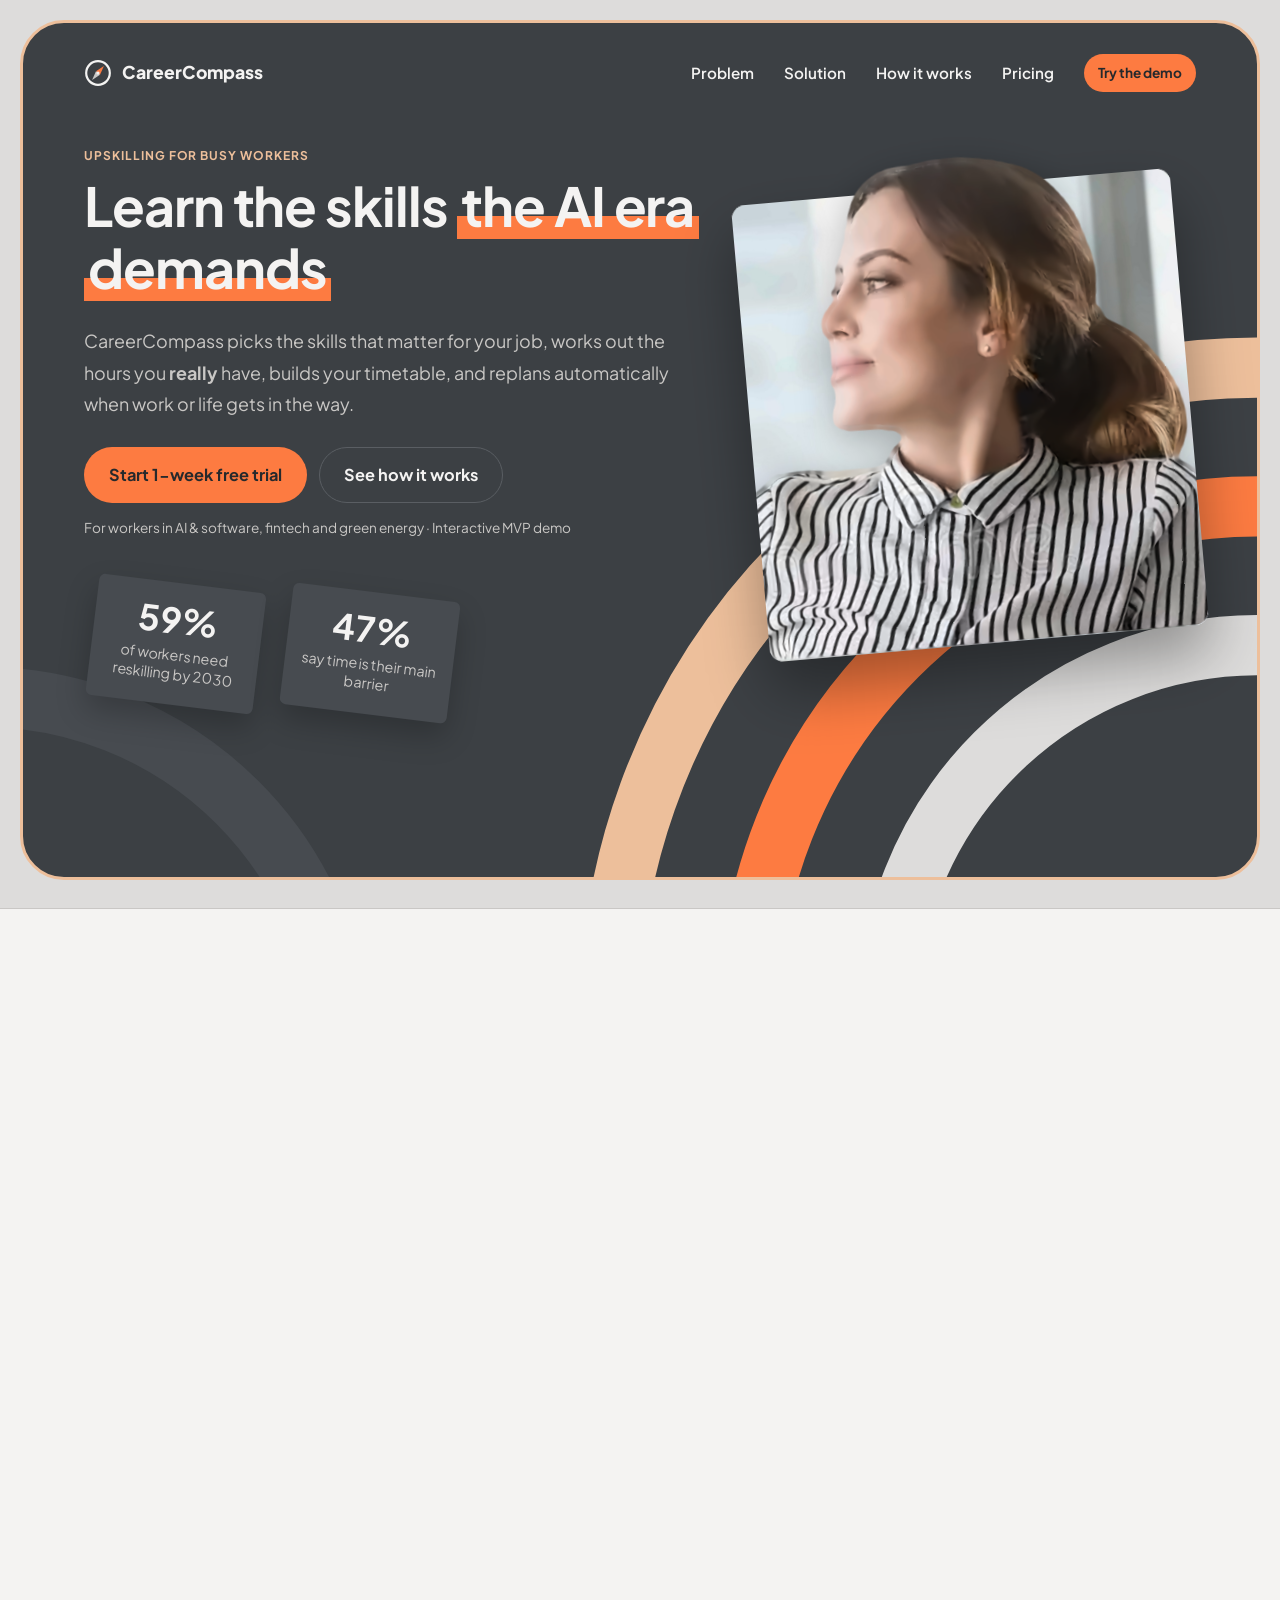
==== commit 69139e39: "Redesign landing page hero with Locomotive Scroll Add a two-layer hero photo card, smooth scrolling," ====
--- a/index.html
+++ b/index.html
@@ -8,64 +8,72 @@
   <link rel="preconnect" href="https://fonts.googleapis.com">
   <link rel="preconnect" href="https://fonts.gstatic.com" crossorigin>
   <link href="https://fonts.googleapis.com/css2?family=Plus+Jakarta+Sans:wght@400;500;600;700;800&display=swap" rel="stylesheet">
+  <link rel="stylesheet" href="vendor/locomotive-scroll/locomotive-scroll.min.css">
   <link rel="stylesheet" href="css/styles.css">
 </head>
 <body>
 
-<header class="site-nav">
-  <div class="container">
-    <a class="brand" href="#top" aria-label="CareerCompass home">
-      <svg viewBox="0 0 32 32" aria-hidden="true"><circle cx="16" cy="16" r="13.5" fill="none" stroke="currentColor" stroke-width="2.5"/><g transform="rotate(40 16 16)"><path class="needle-n" d="M16 5.5 19 16h-6z"/><path class="needle-s" d="M16 26.5 13 16h6z"/></g><circle cx="16" cy="16" r="1.8" fill="currentColor"/></svg>
-      CareerCompass
-    </a>
-    <nav aria-label="Sections">
-      <a href="#problem">Problem</a>
-      <a href="#solution">Solution</a>
-      <a href="#how">How it works</a>
-      <a href="#pricing">Pricing</a>
-      <a href="#expansion">Roadmap</a>
-    </nav>
-    <a class="btn btn-sm" href="app.html#onboarding">Try the demo</a>
-  </div>
-</header>
-
-<main id="top">
+<div class="lp" data-scroll-container>
+
+<main>
   <!-- HERO -->
-  <section class="hero">
-    <div class="container hero-grid">
-      <div>
-        <p class="eyebrow">Upskilling for busy workers</p>
-        <h1>Learn the skills the AI era demands, <em>without burning out.</em></h1>
-        <p class="lead">CareerCompass picks the skills that matter for your job, works out the hours you <strong>really</strong> have, builds your timetable, and replans automatically when work or life gets in the way.</p>
-        <div class="hero-cta">
-          <a class="btn btn-lg" href="app.html#onboarding">Start 1-week free trial</a>
-          <a class="btn btn-lg btn-ghost" href="#how">See how it works</a>
-        </div>
-        <p class="hero-note">For workers in AI &amp; software, fintech and green energy · Interactive MVP demo</p>
-      </div>
-
-      <div class="mock" aria-hidden="true">
-        <div class="card">
-          <p class="eyebrow">Your week, analysed</p>
-          <div class="mock-hours"><b>6.5</b><span class="muted">hrs / week you realistically have</span></div>
-          <div class="chips"><span class="chip">−45 h work</span><span class="chip">−15 h family</span><span class="chip">−15% buffer</span><span class="chip chip-warn">burnout guard</span></div>
-          <div class="mock-week">
-            <div class="w"></div><div class="w"></div><div class="w"></div><div class="w"></div><div class="w"></div><div></div><div></div>
-            <div class="s0"></div><div></div><div class="s1"></div><div class="s0 mv"></div><div></div><div class="s1"></div><div></div>
-            <div></div><div class="s1"></div><div></div><div></div><div></div><div class="s0"></div><div></div>
-          </div>
-          <div class="mock-days"><span>Mon</span><span>Tue</span><span>Wed</span><span>Thu</span><span>Fri</span><span>Sat</span><span>Sun</span></div>
-        </div>
-        <div class="card mock-float">
-          <strong>Missed Tuesday? No problem.</strong>
-          <div class="muted">Moved to Thu 19:00. You're still on track to finish by 18 Dec.</div>
+  <section class="hero" id="top" data-scroll-section>
+    <div class="hero-frame">
+      <svg class="hero-arcs" viewBox="0 0 640 520" aria-hidden="true" data-scroll data-scroll-speed="-1">
+        <circle cx="640" cy="640" r="560" fill="none" stroke="#EDBF9B" stroke-width="52"/>
+        <circle cx="640" cy="640" r="440" fill="none" stroke="#FD7B41" stroke-width="52"/>
+        <circle cx="640" cy="640" r="320" fill="none" stroke="#DDDCDB" stroke-width="52"/>
+      </svg>
+      <svg class="hero-arc-dim" viewBox="0 0 360 240" aria-hidden="true" data-scroll data-scroll-speed="-2">
+        <circle cx="-40" cy="420" r="360" fill="none" stroke="#474B50" stroke-width="60"/>
+      </svg>
+
+      <header class="site-nav">
+        <div class="container">
+          <a class="brand" href="#top" data-scroll-to aria-label="CareerCompass home">
+            <svg viewBox="0 0 32 32" aria-hidden="true"><circle cx="16" cy="16" r="13.5" fill="none" stroke="currentColor" stroke-width="2.5"/><g transform="rotate(40 16 16)"><path class="needle-n" d="M16 5.5 19 16h-6z"/><path class="needle-s" d="M16 26.5 13 16h6z"/></g><circle cx="16" cy="16" r="1.8" fill="currentColor"/></svg>
+            CareerCompass
+          </a>
+          <nav aria-label="Sections">
+            <a href="#problem" data-scroll-to>Problem</a>
+            <a href="#solution" data-scroll-to>Solution</a>
+            <a href="#how" data-scroll-to>How it works</a>
+            <a href="#pricing" data-scroll-to>Pricing</a>
+          </nav>
+          <a class="btn btn-sm" href="app.html#onboarding">Try the demo</a>
+        </div>
+      </header>
+
+      <div class="container hero-grid">
+        <div class="hero-text">
+          <p class="eyebrow">Upskilling for busy workers</p>
+          <h1>Learn the skills <em>the AI era demands</em></h1>
+          <p class="lead">CareerCompass picks the skills that matter for your job, works out the hours you <strong>really</strong> have, builds your timetable, and replans automatically when work or life gets in the way.</p>
+          <div class="hero-cta">
+            <a class="btn btn-lg" href="app.html#onboarding">Start 1-week free trial</a>
+            <a class="btn btn-lg btn-ghost" href="#how" data-scroll-to>See how it works</a>
+          </div>
+          <p class="hero-note">For workers in AI &amp; software, fintech and green energy · Interactive MVP demo</p>
+
+          <div class="hero-tiles">
+            <div data-scroll data-scroll-speed="0.6"><div class="hero-tile"><b>59%</b><span>of workers need reskilling by 2030</span></div></div>
+            <div data-scroll data-scroll-speed="1.1"><div class="hero-tile"><b>47%</b><span>say time is their main barrier</span></div></div>
+          </div>
+        </div>
+
+        <div class="hero-photo-wrap" data-scroll data-scroll-speed="1.6">
+          <!-- Hero photo in two layers: assets/hero.jpg fills the card, assets/hero-woman.png (transparent cutout) sits on top and pokes out past the top-left edge. -->
+          <figure class="hero-photo">
+            <img class="hero-photo-bg" src="assets/hero.jpg" alt="" onerror="this.remove()">
+            <div class="hero-cut"><img src="assets/hero-woman.png" alt="A woman at her desk looking out of the window" onerror="this.remove()"></div>
+          </figure>
         </div>
       </div>
     </div>
   </section>
 
   <!-- PROBLEM -->
-  <section class="section section-alt" id="problem">
+  <section data-scroll-section class="section section-alt" id="problem">
     <div class="container">
       <div class="section-head">
         <p class="eyebrow">The problem</p>
@@ -91,7 +99,7 @@
   </section>
 
   <!-- PAIN POINTS + SOLUTION -->
-  <section class="section" id="solution">
+  <section data-scroll-section class="section" id="solution">
     <div class="container">
       <div class="section-head">
         <p class="eyebrow">Root causes → our solution</p>
@@ -103,13 +111,6 @@
         <article class="card">
           <span class="chip chip-bad">Pain point 1</span>
           <h3 style="margin-top:12px">"I don't have time to find and take courses"</h3>
-          <div class="why-chain">
-            <span>Can't start learning</span><i>why?</i>
-            <span>Finding &amp; comparing courses takes too much effort</span><i>why?</i>
-            <span>Too exhausted</span><i>why?</i>
-            <span>Work drains energy</span><i>why?</i>
-            <span>Many tasks, 9 to 5</span>
-          </div>
           <h4 class="small" style="margin-top:18px">How CareerCompass fixes it</h4>
           <ul class="fix-list">
             <li>AI picks the skills and courses, so there's no searching or comparing</li>
@@ -121,13 +122,6 @@
         <article class="card">
           <span class="chip chip-bad">Pain point 2</span>
           <h3 style="margin-top:12px">"I enrol, fall behind, then quit"</h3>
-          <div class="why-chain">
-            <span>Enrol then quit</span><i>why?</i>
-            <span>Fall behind schedule</span><i>why?</i>
-            <span>Keep delaying</span><i>why?</i>
-            <span>No time + exhausted</span><i>why?</i>
-            <span>Job takes most of the day</span>
-          </div>
           <h4 class="small" style="margin-top:18px">How CareerCompass fixes it</h4>
           <ul class="fix-list">
             <li>Removes the effort of deciding what to do next</li>
@@ -136,11 +130,36 @@
           </ul>
         </article>
       </div>
+
+      <div class="lp-product">
+        <div>
+          <p class="eyebrow">Inside the product</p>
+          <h3>A timetable sized to the hours you actually have</h3>
+          <p class="muted">CareerCompass reads your calendars, takes out work, family, rest and a safety buffer, and plans sessions only in what is left. Miss one and it moves, so you stay on track.</p>
+        </div>
+        <div class="mock" aria-hidden="true">
+          <div class="card">
+            <p class="eyebrow">Your week, analysed</p>
+            <div class="mock-hours"><b>6.5</b><span class="muted">hrs / week you realistically have</span></div>
+            <div class="chips"><span class="chip">−45 h work</span><span class="chip">−15 h family</span><span class="chip">−15% buffer</span><span class="chip chip-warn">burnout guard</span></div>
+            <div class="mock-week">
+              <div class="w"></div><div class="w"></div><div class="w"></div><div class="w"></div><div class="w"></div><div></div><div></div>
+              <div class="s0"></div><div></div><div class="s1"></div><div class="s0 mv"></div><div></div><div class="s1"></div><div></div>
+              <div></div><div class="s1"></div><div></div><div></div><div></div><div class="s0"></div><div></div>
+            </div>
+            <div class="mock-days"><span>Mon</span><span>Tue</span><span>Wed</span><span>Thu</span><span>Fri</span><span>Sat</span><span>Sun</span></div>
+          </div>
+          <div class="card mock-float">
+            <strong>Missed Tuesday? No problem.</strong>
+            <div class="muted">Moved to Thu 19:00. You're still on track to finish by 18 Dec.</div>
+          </div>
+        </div>
+      </div>
     </div>
   </section>
 
   <!-- HOW IT WORKS -->
-  <section class="section section-alt" id="how">
+  <section data-scroll-section class="section section-alt" id="how">
     <div class="container">
       <div class="section-head">
         <p class="eyebrow">How it works</p>
@@ -157,24 +176,8 @@
     </div>
   </section>
 
-  <!-- PERSONA -->
-  <section class="section">
-    <div class="container">
-      <div class="section-head">
-        <p class="eyebrow">Who it's for</p>
-        <h2>Busy, ambitious workers in the fastest-changing fields</h2>
-        <p>WEF data points to AI, software and green energy as the areas where skills demand is moving fastest, so that's where we start.</p>
-      </div>
-      <div class="persona">
-        <div class="card"><dl><dt>Geographic</dt><dd>International</dd><dt>Age</dt><dd>18–60</dd><dt>Income &amp; class</dt><dd>Middle income, middle class</dd></dl></div>
-        <div class="card"><dl><dt>Fields</dt><dd>AI &amp; software development</dd><dd>Fintech</dd><dd>Green &amp; energy engineering</dd></dl></div>
-        <div class="card"><dl><dt>Behaviour</dt><dd>Actively looks for courses to upskill</dd><dd>Often demotivated: finding courses takes too long and they fall behind schedule because they're busy</dd></dl></div>
-      </div>
-    </div>
-  </section>
-
   <!-- PRICING -->
-  <section class="section section-alt" id="pricing">
+  <section data-scroll-section class="section" id="pricing">
     <div class="container">
       <div class="section-head">
         <p class="eyebrow">Packages</p>
@@ -229,31 +232,8 @@
     </div>
   </section>
 
-  <!-- EXPANSION -->
-  <section class="section" id="expansion">
-    <div class="container">
-      <div class="grid-2" style="align-items:center">
-        <div>
-          <p class="eyebrow">Expansion plan · B2B2C</p>
-          <h2>Next: training whole workforces for businesses that must reinvent themselves</h2>
-          <p class="muted">Governments are pushing for greener production, so many companies must retrain employees to make that transition. <strong>52% of CEOs</strong> say a lack of skills in their workforce makes it harder to reinvent their business model (PwC, 2024).</p>
-          <ul class="fix-list">
-            <li>Discovery meeting with the business: headcount, skills needed, course length, time per day/week</li>
-            <li>The same individual journey for each employee: brain test, calendar, progress tracking, replanning</li>
-            <li>A skills library built by mentors + AI makes every new course faster to design (updated regularly)</li>
-            <li>Covers all fields, including manual labour</li>
-          </ul>
-        </div>
-        <div class="card">
-          <h3>Why later, not now?</h3>
-          <p class="muted">B2B2C needs a much larger and more varied team of experts and a stronger AI model. That takes capital, so we'll first build revenue from individual subscriptions and specialist sessions to fund it. Business pricing will be set separately.</p>
-        </div>
-      </div>
-    </div>
-  </section>
-
   <!-- CTA -->
-  <section class="section" style="padding-top:0">
+  <section data-scroll-section class="section" style="padding-top:0">
     <div class="container">
       <div class="cta-band">
         <h2>See your realistic plan in under 3 minutes</h2>
@@ -264,18 +244,15 @@
   </section>
 </main>
 
-<footer class="site-footer">
+<footer class="site-footer" data-scroll-section>
   <div class="container">
     <p><strong>CareerCompass</strong>: competition MVP prototype. AI behaviour, calendars and payments are simulated.</p>
-    <h4>Sources</h4>
-    <ol>
-      <li>World Economic Forum (2025). <em>Future of Jobs Report 2025: 78 million new job opportunities by 2030 but urgent upskilling needed to prepare workforces.</em> <a href="https://www.weforum.org/media/future-of-jobs-report-2025-78-million-new-job-opportunities-by-2030-but-urgent-upskilling-needed-to-prepare-workforces/" rel="noopener" target="_blank">weforum.org</a> [Accessed 20 Oct. 2026].</li>
-      <li>Kahoot (2024). <em>Survey: 46% of workers fear skill obsolescence within 5 years as AI reshapes the workplace.</em> <a href="https://www.prnewswire.com/news-releases/survey-46-of-workers-fear-skill-obsolescence-within-5-years-as-ai-reshapes-the-workplace-302265374.html" rel="noopener" target="_blank">prnewswire.com</a> [Accessed 20 Oct. 2026].</li>
-      <li>PwC (2024). <em>PwC's 27th Annual Global CEO Survey: Thriving in an age of continuous reinvention.</em> <a href="https://www.pwc.nl/nl/actueel-publicaties/assets/pdfs/pwc-27e-ceo-survey.pdf" rel="noopener" target="_blank">pwc.nl</a> [Accessed 5 Nov. 2026].</li>
-      <li>WealthPercentile (2026). <em>What income is middle class? Ranges for 77 countries.</em> <a href="https://wealthpercentile.com/blog/middle-class-income-by-country/" rel="noopener" target="_blank">wealthpercentile.com</a> [Accessed 5 Nov. 2026].</li>
-    </ol>
   </div>
 </footer>
 
+</div>
+
+<script src="vendor/locomotive-scroll/locomotive-scroll.min.js"></script>
+<script src="js/landing.js"></script>
 </body>
 </html>
--- a/css/styles.css
+++ b/css/styles.css
@@ -1,101 +1,63 @@
 /* CareerCompass — shared styles (landing + app) */
 
+/* Brand palette: #DDDCDB grey · #FD7B41 orange · #EDBF9B peach · #3C4044 charcoal.
+   Orange is a fill colour; orange-looking text uses --accent-text so it stays readable. */
 :root {
-  --bg: #F5F7FB;
-  --surface: #FFFFFF;
-  --surface-2: #EEF1F8;
-  --text: #14182B;
-  --muted: #5A6178;
-  --border: #DDE2EE;
-  --accent: #2F5BEA;
-  --accent-hover: #2349C7;
-  --accent-ink: #FFFFFF;
-  --accent-soft: #E6ECFF;
-  --good: #16815A;
-  --good-soft: #DDF3E9;
-  --warn: #A8580C;
-  --warn-soft: #FCEBD7;
-  --bad: #C2394B;
-  --bad-soft: #FBE3E6;
-  --needle: #E8A33D;
-  --work: #DCE3F3;
-  --family: #F5E1C4;
-  --private: #E6DDF4;
-  --c0: #2F5BEA;
-  --c1: #16815A;
-  --c2: #B9631A;
-  --c3: #8A4FD8;
-  --chip-ink: #FFFFFF;
-  --shadow: 0 1px 2px rgba(20, 24, 43, .05), 0 6px 20px rgba(20, 24, 43, .06);
+  --bg: #DDDCDB;
+  --surface: #F4F3F2;
+  --surface-2: #E8E7E6;
+  --text: #3C4044;
+  --muted: #585C61;
+  --border: #C9C7C5;
+  --accent: #FD7B41;
+  --accent-hover: #F06C30;
+  --accent-ink: #26292C;
+  --accent-soft: #EDBF9B;
+  --accent-text: #8A3714;
+  --accent-display: #D2551E;
+  --good: #0F6B4A;
+  --good-soft: #D3E8DC;
+  --warn: #7A5600;
+  --warn-soft: #F2E3B5;
+  --bad: #A52A3B;
+  --bad-soft: #F3D6DA;
+  --needle: #FD7B41;
+  --work: #C4C2C0;
+  --family: #F6DCC7;
+  --private: repeating-linear-gradient(45deg, #C4C2C0 0 6px, #E8E7E6 6px 12px);
+  --c0: #FD7B41;
+  --c1: #3C4044;
+  --c2: #EDBF9B;
+  --c3: #D99A6C;
+  --chip-ink: #26292C;
+  --shadow: 0 1px 2px rgba(60, 64, 68, .08), 0 6px 20px rgba(60, 64, 68, .10);
   --radius: 16px;
   --radius-sm: 10px;
   --font: "Plus Jakarta Sans", system-ui, -apple-system, "Segoe UI", Roboto, sans-serif;
   color-scheme: light;
 }
 
-@media (prefers-color-scheme: dark) {
-  :root:not([data-theme="light"]) {
-    --bg: #0D1020;
-    --surface: #151A2E;
-    --surface-2: #1D2340;
-    --text: #E9ECF7;
-    --muted: #9CA4BF;
-    --border: #2A3154;
-    --accent: #7B97FF;
-    --accent-hover: #98AEFF;
-    --accent-ink: #0D1020;
-    --accent-soft: #222B56;
-    --good: #4CC593;
-    --good-soft: #15372A;
-    --warn: #F2A857;
-    --warn-soft: #3A2814;
-    --bad: #F27A8C;
-    --bad-soft: #3D1A22;
-    --work: #253052;
-    --family: #3B3021;
-    --private: #302747;
-    --c0: #7B97FF;
-    --c1: #4CC593;
-    --c2: #F2A857;
-    --c3: #BC93FF;
-    --chip-ink: #0D1020;
-    --shadow: 0 1px 2px rgba(0, 0, 0, .3), 0 8px 24px rgba(0, 0, 0, .25);
-    color-scheme: dark;
-  }
-}
-
-:root[data-theme="dark"] {
-  --bg: #0D1020;
-  --surface: #151A2E;
-  --surface-2: #1D2340;
-  --text: #E9ECF7;
-  --muted: #9CA4BF;
-  --border: #2A3154;
-  --accent: #7B97FF;
-  --accent-hover: #98AEFF;
-  --accent-ink: #0D1020;
-  --accent-soft: #222B56;
-  --good: #4CC593;
-  --good-soft: #15372A;
-  --warn: #F2A857;
-  --warn-soft: #3A2814;
-  --bad: #F27A8C;
-  --bad-soft: #3D1A22;
-  --work: #253052;
-  --family: #3B3021;
-  --private: #302747;
-  --c0: #7B97FF;
-  --c1: #4CC593;
-  --c2: #F2A857;
-  --c3: #BC93FF;
-  --chip-ink: #0D1020;
-  --shadow: 0 1px 2px rgba(0, 0, 0, .3), 0 8px 24px rgba(0, 0, 0, .25);
+/* Charcoal bands: nav, app top bar, CTA band, footer. Tokens are re-scoped so
+   everything inside (logo, links, stepper, select, chips, buttons) adapts. */
+.hero-frame, .screen-hero, .site-nav, .topbar, .cta-band, .site-footer {
+  --bg: #3C4044;
+  --surface: #474B50;
+  --surface-2: #50545A;
+  --text: #F4F3F2;
+  --muted: #C9C7C5;
+  --border: #5A5E63;
+  --accent-text: #EDBF9B;
+  --accent-soft: color-mix(in srgb, #EDBF9B 22%, #3C4044);
+  --good: #8FD3AE;
+  --good-soft: #2F4A3E;
+  color: var(--text);
   color-scheme: dark;
 }
 
 /* ---------- Base ---------- */
 *, *::before, *::after { box-sizing: border-box; }
-html { -webkit-text-size-adjust: 100%; scroll-behavior: smooth; }
+html { -webkit-text-size-adjust: 100%; }
+html:not(.has-scroll-init) { scroll-behavior: smooth; } /* Locomotive Scroll drives scrolling on the landing page */
 body {
   margin: 0;
   background: var(--bg);
@@ -110,10 +72,10 @@
 h2 { font-size: clamp(1.3rem, 2.4vw, 1.75rem); font-weight: 750; }
 h3 { font-size: 1.1rem; font-weight: 700; }
 p { margin: 0 0 1em; }
-a { color: var(--accent); }
+a { color: var(--accent-text); }
 img, svg { max-width: 100%; }
 button, input, select, textarea { font: inherit; color: inherit; }
-:focus-visible { outline: 3px solid var(--accent); outline-offset: 2px; border-radius: 6px; }
+:focus-visible { outline: 3px solid var(--accent-text); outline-offset: 2px; border-radius: 6px; }
 
 .container { width: 100%; max-width: 1160px; margin: 0 auto; padding: 0 16px; }
 @media (min-width: 720px) { .container { padding: 0 24px; } }
@@ -124,7 +86,7 @@
 .center { text-align: center; }
 .eyebrow {
   text-transform: uppercase; letter-spacing: .08em; font-size: .75rem; font-weight: 700;
-  color: var(--accent); margin: 0 0 .5rem;
+  color: var(--accent-text); margin: 0 0 .5rem;
 }
 .stack > * + * { margin-top: 16px; }
 .row { display: flex; gap: 12px; align-items: center; flex-wrap: wrap; }
@@ -150,7 +112,7 @@
 .btn[disabled] { opacity: .45; cursor: not-allowed; }
 .btn-ghost { background: transparent; color: var(--text); border-color: var(--border); }
 .btn-ghost:hover { background: var(--surface-2); }
-.btn-soft { background: var(--accent-soft); color: var(--accent); }
+.btn-soft { background: var(--accent-soft); color: var(--accent-text); }
 .btn-soft:hover { background: var(--accent-soft); filter: brightness(.97); }
 .btn-good { background: var(--good); color: #fff; }
 .btn-good:hover { background: var(--good); filter: brightness(1.08); }
@@ -159,7 +121,7 @@
 .btn-sm { padding: 7px 13px; font-size: .85rem; }
 .btn-lg { padding: 14px 24px; font-size: 1.02rem; }
 .btn-block { width: 100%; }
-.link-btn { background: none; border: 0; padding: 0; color: var(--accent); font-weight: 600; cursor: pointer; text-decoration: underline; text-underline-offset: 3px; }
+.link-btn { background: none; border: 0; padding: 0; color: var(--accent-text); font-weight: 600; cursor: pointer; text-decoration: underline; text-underline-offset: 3px; }
 
 /* ---------- Cards ---------- */
 .card {
@@ -186,7 +148,7 @@
   display: inline-flex; align-items: center; gap: 6px; padding: 4px 10px; border-radius: 999px;
   font-size: .78rem; font-weight: 650; background: var(--surface-2); color: var(--muted); white-space: nowrap;
 }
-.chip-accent { background: var(--accent-soft); color: var(--accent); }
+.chip-accent { background: var(--accent-soft); color: var(--accent-text); }
 .chip-good { background: var(--good-soft); color: var(--good); }
 .chip-warn { background: var(--warn-soft); color: var(--warn); }
 .chip-bad { background: var(--bad-soft); color: var(--bad); }
@@ -219,37 +181,99 @@
 .option strong { font-size: .97rem; }
 .option span { font-size: .85rem; color: var(--muted); }
 .option.is-active { border-color: var(--accent); background: var(--accent-soft); }
-.option.is-active strong { color: var(--accent); }
+.option.is-active strong { color: var(--accent-text); }
 
 .segmented { display: inline-flex; border: 1px solid var(--border); border-radius: 999px; padding: 3px; background: var(--surface-2); flex-wrap: wrap; }
 .segmented button {
   border: 0; background: transparent; padding: 6px 12px; border-radius: 999px; font-size: .84rem; font-weight: 650;
   color: var(--muted); cursor: pointer;
 }
-.segmented button.is-active { background: var(--surface); color: var(--accent); box-shadow: 0 1px 3px rgba(0,0,0,.12); }
+.segmented button.is-active { background: var(--surface); color: var(--accent-text); box-shadow: 0 1px 3px rgba(0,0,0,.12); }
 
 /* ---------- Landing page ---------- */
-.site-nav { position: sticky; top: 0; z-index: 20; background: color-mix(in srgb, var(--bg) 88%, transparent); backdrop-filter: blur(10px); border-bottom: 1px solid var(--border); }
-.site-nav .container { display: flex; align-items: center; gap: 16px; min-height: 64px; }
-.site-nav nav { display: none; gap: 22px; margin-left: auto; }
-.site-nav nav a { color: var(--muted); text-decoration: none; font-weight: 600; font-size: .92rem; }
-.site-nav nav a:hover { color: var(--text); }
+/* Brand arcs: three concentric rings (grey, orange, peach) tucked into the bottom-right
+   corner. Each user sets --u (ring unit) to scale them. */
+.cta-band, .screen-hero, .topbar::before {
+  background-image: radial-gradient(circle at calc(100% + 2 * var(--u)) calc(100% + 6 * var(--u)),
+    transparent calc(9 * var(--u) - 1px),
+    #DDDCDB calc(9 * var(--u)) calc(11.4 * var(--u)), transparent calc(11.4 * var(--u) + 1px) calc(14 * var(--u) - 1px),
+    #FD7B41 calc(14 * var(--u)) calc(16.4 * var(--u)), transparent calc(16.4 * var(--u) + 1px) calc(19 * var(--u) - 1px),
+    #EDBF9B calc(19 * var(--u)) calc(21.4 * var(--u)), transparent calc(21.4 * var(--u) + 1px));
+  background-repeat: no-repeat;
+}
+
+/* Hero: dark rounded frame with a peach outline; nav sits inside it. */
+.hero { padding: 10px 10px 20px; }
+.hero-frame { position: relative; overflow: hidden; isolation: isolate; background: var(--bg); border: 3px solid #EDBF9B; border-radius: 28px; }
+.site-nav { position: relative; z-index: 3; }
+.site-nav .container { display: flex; align-items: center; gap: 16px; min-height: 76px; }
+.site-nav nav { display: none; gap: 30px; margin-left: auto; }
+.site-nav nav a { color: var(--text); text-decoration: none; font-weight: 600; font-size: .95rem; }
+.site-nav nav a:hover { color: var(--accent-text); }
 .site-nav .btn { margin-left: auto; }
-@media (min-width: 900px) { .site-nav nav { display: flex; } .site-nav .btn { margin-left: 8px; } }
-
-.hero { padding: 48px 0 40px; }
-.hero-grid { display: grid; gap: 36px; align-items: center; }
-@media (min-width: 900px) { .hero { padding: 72px 0 64px; } .hero-grid { grid-template-columns: 1.1fr .9fr; } }
-.hero h1 { font-size: clamp(2rem, 5vw, 3.3rem); }
-.hero h1 em { font-style: normal; color: var(--accent); }
-.hero .lead { font-size: 1.12rem; color: var(--muted); max-width: 38em; }
-.hero-cta { display: flex; gap: 12px; flex-wrap: wrap; margin-top: 24px; }
+
+.hero-grid { position: relative; z-index: 2; display: grid; gap: 48px; align-items: center; padding-top: 28px; padding-bottom: 72px; }
+.hero h1 { font-size: clamp(2.1rem, 4.2vw, 3.4rem); font-weight: 700; line-height: 1.16; letter-spacing: -.02em; }
+.hero h1 em { font-style: normal; color: var(--text); background: linear-gradient(transparent 66%, var(--accent) 66%); -webkit-box-decoration-break: clone; box-decoration-break: clone; padding: 0 .08em; }
+.hero .lead { font-size: 1.12rem; line-height: 1.75; color: var(--muted); max-width: 34em; }
+.hero-cta { display: flex; gap: 12px; flex-wrap: wrap; margin-top: 28px; }
 .hero-note { margin-top: 14px; font-size: .85rem; color: var(--muted); }
+
+.hero-arcs, .hero-arc-dim { position: absolute; bottom: 0; z-index: 0; pointer-events: none; max-width: none; }
+.hero-arcs { right: 0; width: min(92%, 420px); }
+.hero-arc-dim { left: 0; width: min(46%, 360px); }
+
+.hero-tiles { display: flex; flex-wrap: wrap; gap: 26px; margin-top: 34px; padding-left: 8px; }
+.hero-tile { width: 168px; padding: 18px 16px 20px; border-radius: 6px; background: var(--surface); text-align: center; transform: rotate(7deg); box-shadow: 0 14px 30px rgba(0, 0, 0, .22); }
+.hero-tile b { display: block; font-size: 2.2rem; font-weight: 700; line-height: 1.1; margin-bottom: 6px; }
+.hero-tile span { display: block; font-size: .9rem; line-height: 1.35; color: var(--muted); }
+
+.hero-photo-wrap { justify-self: center; width: min(84%, 330px); margin-top: 40px; --cut-x: -20%; --cut-w: 124%; }
+.hero-photo { position: relative; margin: 0; aspect-ratio: 1 / 1.04; border-radius: 14px; background: #F4F3F2; transform: rotate(-3deg); box-shadow: 0 30px 60px rgba(0, 0, 0, .35); }
+.hero-photo-bg { position: absolute; inset: 0; width: 100%; height: 100%; object-fit: cover; border-radius: inherit; }
+/* Cutout layer: open at the top only, so her head rises out of the card while the
+   left, right and bottom edges crop her shoulders. */
+.hero-cut { position: absolute; inset: 0; clip-path: inset(-45% 0 0 0 round 0 0 14px 14px); }
+.hero-cut img { position: absolute; bottom: 0; left: var(--cut-x, -40%); width: var(--cut-w, 150%); max-width: none; height: auto; filter: drop-shadow(0 10px 18px rgba(0, 0, 0, .28)); }
+
+@media (min-width: 900px) {
+  .hero { padding: 20px 20px 28px; }
+  .hero-frame { border-radius: 44px; min-height: min(880px, calc(100vh - 40px)); }
+  .site-nav .container { min-height: 100px; }
+  .site-nav nav { display: flex; }
+  .site-nav .btn { margin-left: 14px; }
+  .hero-grid { grid-template-columns: 1.15fr .85fr; padding-top: 24px; padding-bottom: 90px; }
+  .hero-arcs { width: min(60%, 780px); }
+  .hero-photo-wrap { width: min(100%, 440px); margin-top: 0; }
+  .hero-photo { transform: rotate(-5deg); }
+}
+
+/* Hero load-in. Uses `translate` so it never fights the tilt or the scroll parallax. */
+.hero-text > *, .hero-photo { animation: lpRise .8s cubic-bezier(.2, .7, .2, 1) both; }
+.hero-text > :nth-child(2) { animation-delay: .06s; }
+.hero-text > :nth-child(3) { animation-delay: .12s; }
+.hero-text > :nth-child(4) { animation-delay: .18s; }
+.hero-text > :nth-child(5) { animation-delay: .24s; }
+.hero-text > :nth-child(6), .hero-photo { animation-delay: .3s; }
+@keyframes lpRise { from { opacity: 0; translate: 0 26px; } }
+
+/* Scroll reveals: only active once js/landing.js has started Locomotive Scroll. */
+.has-scroll-anim [data-reveal] {
+  opacity: 0; transform: translateY(32px);
+  transition: opacity .7s ease, transform .8s cubic-bezier(.2, .7, .2, 1); transition-delay: var(--reveal-delay, 0ms);
+}
+.has-scroll-anim [data-reveal].is-inview { opacity: 1; transform: none; }
+.c-scrollbar { z-index: 40; }
+.c-scrollbar_thumb { background-color: #3C4044; }
+
+.lp-product { display: grid; gap: 28px; align-items: center; margin-top: 44px; }
+.lp-product .mock { margin-bottom: 22px; }
+@media (min-width: 900px) { .lp-product { grid-template-columns: .9fr 1.1fr; gap: 56px; } }
 
 .mock { position: relative; }
 .mock .card { padding: 18px; }
 .mock-hours { display: flex; align-items: baseline; gap: 8px; margin: 4px 0 10px; }
-.mock-hours b { font-size: 2.6rem; font-weight: 800; color: var(--accent); line-height: 1; }
+.mock-hours b { font-size: 2.6rem; font-weight: 800; color: var(--accent-display); line-height: 1; }
 .mock-week { display: grid; grid-template-columns: repeat(7, 1fr); gap: 4px; margin-top: 12px; }
 .mock-week div { height: 54px; border-radius: 6px; background: var(--surface-2); position: relative; }
 .mock-week .w { background: var(--work); }
@@ -266,13 +290,10 @@
 .section-head p { color: var(--muted); font-size: 1.04rem; }
 
 .stat-card { padding: 20px; }
-.stat-card .num { font-size: clamp(2rem, 4vw, 2.6rem); font-weight: 800; color: var(--accent); line-height: 1.05; margin-bottom: 6px; }
+.stat-card .num { font-size: clamp(2rem, 4vw, 2.6rem); font-weight: 800; color: var(--accent-display); line-height: 1.05; margin-bottom: 6px; }
 .stat-card p { margin: 0; color: var(--muted); font-size: .93rem; }
 .source { font-size: .78rem; color: var(--muted); margin-top: 12px; }
 
-.why-chain { display: flex; flex-wrap: wrap; gap: 6px; align-items: center; margin: 12px 0 4px; }
-.why-chain span { background: var(--surface-2); border-radius: 8px; padding: 5px 9px; font-size: .82rem; }
-.why-chain i { font-style: normal; color: var(--muted); font-size: .8rem; }
 .fix-list { list-style: none; padding: 0; margin: 12px 0 0; display: grid; gap: 8px; }
 .fix-list li { display: flex; gap: 10px; align-items: flex-start; }
 .fix-list li::before { content: "✓"; color: var(--good); font-weight: 800; flex: none; }
@@ -287,11 +308,6 @@
 }
 .steps-list p { color: var(--muted); font-size: .9rem; margin: 0; }
 
-.persona { display: grid; gap: 16px; }
-@media (min-width: 760px) { .persona { grid-template-columns: repeat(3, minmax(0,1fr)); } }
-.persona dl { margin: 0; display: grid; gap: 8px; }
-.persona dt { font-size: .78rem; text-transform: uppercase; letter-spacing: .06em; color: var(--muted); font-weight: 700; }
-.persona dd { margin: 0 0 6px; }
 
 .tiers { display: grid; gap: 16px; }
 @media (min-width: 900px) { .tiers { grid-template-columns: repeat(3, minmax(0, 1fr)); } }
@@ -303,16 +319,19 @@
 .tier li b { font-size: .75rem; text-transform: uppercase; letter-spacing: .05em; color: var(--muted); }
 .tier.featured { border-color: var(--accent); box-shadow: 0 0 0 3px var(--accent-soft), var(--shadow); }
 
-.cta-band { background: var(--accent); color: var(--accent-ink); border-radius: 24px; padding: 36px 24px; text-align: center; }
+.cta-band { --u: 5px; background-color: var(--bg); color: var(--text); border-radius: 24px; padding: 36px 24px; text-align: center; }
+@media (min-width: 760px) { .cta-band { --u: 9px; padding: 56px 24px; } }
 .cta-band p { opacity: .9; }
-.cta-band .btn { background: var(--accent-ink); color: var(--accent); }
-
-.site-footer { padding: 36px 0 48px; color: var(--muted); font-size: .85rem; }
-.site-footer ol { padding-left: 18px; display: grid; gap: 6px; }
+.cta-band .btn { background: var(--accent); color: var(--accent-ink); }
+.cta-band .btn:hover { background: var(--accent-hover); }
+
+.site-footer { background: var(--bg); padding: 36px 0 48px; color: var(--muted); font-size: .85rem; }
 .site-footer a { color: var(--muted); word-break: break-word; }
 
 /* ---------- App shell ---------- */
-.topbar { position: sticky; top: 0; z-index: 30; background: var(--surface); border-bottom: 1px solid var(--border); }
+.topbar { position: sticky; top: 0; z-index: 30; background: var(--bg); border-bottom: 1px solid var(--border); }
+.topbar::before { content: ""; position: absolute; inset: 0; --u: 6px; opacity: .4; pointer-events: none; }
+.topbar-inner, .stepper { position: relative; }
 .topbar-inner { display: flex; align-items: center; gap: 12px; min-height: 60px; flex-wrap: wrap; padding-top: 8px; padding-bottom: 8px; }
 .topbar-right { margin-left: auto; display: flex; align-items: center; gap: 10px; flex-wrap: wrap; }
 .tier-switch { display: inline-flex; align-items: center; gap: 8px; font-size: .85rem; font-weight: 650; color: var(--muted); }
@@ -339,6 +358,10 @@
 .screen.narrow { max-width: 720px; margin: 0 auto; }
 .screen-head h1 { margin-bottom: .25em; }
 .screen-head p { color: var(--muted); margin: 0; max-width: 46em; }
+/* Onboarding header: same dark framed band as the landing hero. */
+.screen-hero { --u: 5px; background-color: var(--bg); border: 3px solid #EDBF9B; border-radius: 24px; padding: 22px 20px 24px; }
+.screen-hero h1 { font-weight: 700; letter-spacing: -.02em; }
+@media (min-width: 560px) { .screen-hero { --u: 8px; padding: 30px 32px 32px; } .screen-hero p { padding-right: 130px; } }
 .mini-progress { height: 6px; border-radius: 99px; background: var(--surface-2); margin-top: 16px; overflow: hidden; }
 .mini-progress span { display: block; height: 100%; background: var(--accent); border-radius: 99px; transition: width .3s; }
 .actions { display: flex; gap: 10px; flex-wrap: wrap; justify-content: flex-end; margin-top: 8px; align-items: center; }
@@ -379,7 +402,7 @@
 /* Calendar painter */
 .cal-toolbar { display: flex; flex-wrap: wrap; gap: 8px; align-items: center; margin-bottom: 14px; }
 .paint-btn { display: inline-flex; align-items: center; gap: 8px; padding: 7px 12px; border-radius: 999px; border: 1.5px solid var(--border); background: var(--surface); cursor: pointer; font-weight: 650; font-size: .85rem; }
-.paint-btn.is-active { border-color: var(--accent); background: var(--accent-soft); color: var(--accent); }
+.paint-btn.is-active { border-color: var(--accent); background: var(--accent-soft); color: var(--accent-text); }
 .swatch { width: 14px; height: 14px; border-radius: 4px; display: inline-block; border: 1px solid var(--border); }
 .sw-work { background: var(--work); } .sw-family { background: var(--family); } .sw-private { background: var(--private); } .sw-free { background: var(--surface); }
 .sw-c0 { background: var(--c0); } .sw-c1 { background: var(--c1); } .sw-c2 { background: var(--c2); } .sw-c3 { background: var(--c3); }
@@ -407,6 +430,7 @@
 .wg-cell.has-session .st { font-weight: 750; font-size: .68rem; white-space: nowrap; overflow: hidden; text-overflow: ellipsis; }
 .wg-cell.has-session .sm { font-size: .62rem; opacity: .85; }
 .s-c0 { background: var(--c0); } .s-c1 { background: var(--c1); } .s-c2 { background: var(--c2); } .s-c3 { background: var(--c3); }
+.wg-cell.has-session.s-c1 { color: #F4F3F2; }
 .wg-cell.is-done { opacity: .45; }
 .wg-cell.is-done .st::before { content: "✓ "; }
 .wg-cell.is-moved { outline: 2px dashed var(--needle); outline-offset: -2px; }
@@ -418,13 +442,13 @@
 
 /* Realistic hours */
 .big-hours { display: flex; align-items: baseline; gap: 10px; flex-wrap: wrap; }
-.big-hours b { font-size: clamp(2.6rem, 6vw, 3.4rem); font-weight: 800; color: var(--accent); line-height: 1; }
+.big-hours b { font-size: clamp(2.6rem, 6vw, 3.4rem); font-weight: 800; color: var(--accent-display); line-height: 1; }
 .calc { list-style: none; padding: 0; margin: 16px 0; display: grid; gap: 6px; font-size: .9rem; }
 .calc li { display: flex; justify-content: space-between; gap: 12px; }
 .calc li span:last-child { font-variant-numeric: tabular-nums; font-weight: 700; white-space: nowrap; }
 .calc li.neg span:last-child { color: var(--bad); }
 .calc li.total { border-top: 1px solid var(--border); padding-top: 8px; font-weight: 750; }
-.calc li.total span:last-child { color: var(--accent); }
+.calc li.total span:last-child { color: var(--accent-text); }
 
 .notice { display: flex; gap: 12px; align-items: flex-start; padding: 14px 16px; border-radius: var(--radius-sm); font-size: .93rem; }
 .notice p { margin: 0; }
@@ -471,7 +495,7 @@
 .upsell { border-style: dashed; box-shadow: none; background: transparent; }
 
 /* Specialist */
-.avatar { width: 56px; height: 56px; border-radius: 50%; display: grid; place-items: center; font-weight: 800; font-size: 1.2rem; background: var(--accent-soft); color: var(--accent); flex: none; }
+.avatar { width: 56px; height: 56px; border-radius: 50%; display: grid; place-items: center; font-weight: 800; font-size: 1.2rem; background: var(--accent-soft); color: var(--accent-text); flex: none; }
 .person { display: flex; gap: 14px; align-items: center; }
 .brief-list { margin: 0; padding-left: 18px; display: grid; gap: 6px; font-size: .92rem; }
 .transcript { display: grid; gap: 10px; font-size: .9rem; }
@@ -484,12 +508,207 @@
 @keyframes pulse { 50% { opacity: .3; } }
 
 /* Modal + toast */
-.modal-backdrop { position: fixed; inset: 0; background: rgba(8, 10, 22, .55); display: grid; place-items: center; padding: 16px; z-index: 50; }
+.modal-backdrop { position: fixed; inset: 0; background: rgba(60, 64, 68, .6); display: grid; place-items: center; padding: 16px; z-index: 50; }
 .modal { width: 100%; max-width: 480px; max-height: calc(100vh - 32px); overflow: auto; }
 .toasts { position: fixed; left: 50%; bottom: 20px; transform: translateX(-50%); display: grid; gap: 8px; z-index: 60; width: min(92vw, 440px); }
 .toast { background: var(--text); color: var(--bg); padding: 12px 16px; border-radius: 12px; font-size: .9rem; box-shadow: 0 10px 30px rgba(0,0,0,.25); animation: toastIn .2s ease-out; }
 @keyframes toastIn { from { opacity: 0; transform: translateY(8px); } }
 
+/* ---------- Member area (after setup): sidebar shell ---------- */
+.ico { width: 20px; height: 20px; flex: none; }
+.btn .ico { width: 17px; height: 17px; margin: -2px 0; }
+.is-member #stepper { display: none; }
+.is-member .topbar-right > [data-action="reset"] { display: none; }
+.is-member main#view { max-width: 1320px; }
+
+.member { display: grid; gap: 20px; grid-template-columns: minmax(0, 1fr); }
+.member-main { min-width: 0; }
+.sidenav {
+  display: flex; gap: 4px; overflow-x: auto; scrollbar-width: none; margin: -8px -16px 0; padding: 0 16px 10px;
+  border-bottom: 1px solid var(--border);
+}
+.sidenav::-webkit-scrollbar { display: none; }
+.nav-item {
+  display: inline-flex; align-items: center; gap: 10px; padding: 9px 14px; border-radius: 999px; white-space: nowrap;
+  color: var(--muted); text-decoration: none; font-weight: 650; font-size: .92rem; background: none; border: 0; cursor: pointer;
+}
+.nav-item:hover { background: var(--surface-2); color: var(--text); }
+.nav-item.is-active { background: var(--accent-soft); color: var(--accent-text); }
+.nav-toggle, .nav-spacer { display: none; }
+.nav-sub { font-size: .86rem; }
+
+@media (min-width: 1000px) {
+  .member { grid-template-columns: 220px minmax(0, 1fr); gap: 32px; align-items: start; }
+  .member.nav-collapsed { grid-template-columns: 56px minmax(0, 1fr); }
+  .sidenav {
+    position: sticky; top: 84px; flex-direction: column; overflow: visible; margin: 0; padding: 0; border: 0;
+    min-height: calc(100vh - 140px);
+  }
+  .nav-item { border-radius: 12px; padding: 11px 14px; }
+  .nav-toggle { display: inline-flex; margin-bottom: 8px; }
+  .nav-spacer { display: block; flex: 1; min-height: 24px; }
+  .nav-collapsed .nav-item { justify-content: center; padding: 11px 0; }
+  .nav-collapsed .nav-item span { position: absolute; width: 1px; height: 1px; overflow: hidden; clip: rect(0 0 0 0); white-space: nowrap; }
+}
+@media (min-width: 720px) { .sidenav { margin-left: -24px; margin-right: -24px; padding-left: 24px; padding-right: 24px; } }
+@media (min-width: 1000px) { .sidenav { margin: 0; padding: 0; } }
+
+/* Dashboard home */
+.greet h1 { display: flex; align-items: center; gap: 10px; flex-wrap: wrap; }
+.greet p + p { margin-top: 6px; }
+.wave { display: inline-block; transform-origin: 70% 70%; animation: wave 1.6s ease-in-out 1; }
+@keyframes wave { 20% { transform: rotate(14deg); } 40% { transform: rotate(-8deg); } 60% { transform: rotate(10deg); } 80% { transform: rotate(0); } }
+
+.hero-card { display: flex; gap: 24px; align-items: center; justify-content: space-between; }
+.hero-copy { min-width: 0; display: grid; gap: 4px; justify-items: start; }
+.hero-copy h3 { font-size: 1.25rem; margin: 0; }
+.hero-copy p { margin: 0 0 10px; max-width: 40em; }
+.hero-copy .row { margin-bottom: 10px; }
+.hero-art { width: 220px; flex: none; color: var(--text); display: none; }
+.hero-art .ha-paper { fill: var(--surface); }
+.hero-art .ha-band { fill: var(--accent-soft); }
+.hero-art .ha-fill { fill: var(--accent); }
+.hero-art .ha-needle { fill: var(--text); }
+@media (min-width: 720px) { .hero-art { display: block; } }
+
+.row-head { display: flex; align-items: center; gap: 10px; flex-wrap: wrap; margin-bottom: 14px; }
+.row-head h2 { margin: 0; }
+.icon-btn { display: inline-grid; place-items: center; width: 38px; height: 38px; border-radius: 50%; color: var(--text); }
+.icon-btn:hover { background: var(--surface-2); }
+
+.home-row { display: grid; gap: 20px; grid-template-columns: minmax(0, 1fr); align-items: start; }
+@media (min-width: 1100px) { .home-row { grid-template-columns: minmax(0, 1fr) 340px; } }
+.course-tiles { display: grid; gap: 16px; grid-template-columns: repeat(auto-fill, minmax(230px, 1fr)); }
+.course-tile { display: grid; gap: 6px; text-decoration: none; color: var(--text); position: relative; overflow: hidden; padding-top: 26px; transition: border-color .15s, transform .15s; }
+.course-tile:hover { border-color: var(--accent); transform: translateY(-1px); }
+.tile-top { position: absolute; top: 0; left: 0; right: 0; height: 6px; border: 0; border-radius: 0; }
+.tile-foot { display: flex; align-items: center; gap: 8px; margin-top: 6px; }
+.tile-cta { margin-left: auto; display: inline-flex; align-items: center; gap: 2px; color: var(--accent-text); font-weight: 700; font-size: .88rem; }
+.tile-cta .ico { width: 16px; height: 16px; }
+
+.studyplan ul { list-style: none; margin: 12px 0 0; padding: 0; display: grid; }
+.sp-day { font-weight: 750; font-size: .85rem; padding: 12px 0 4px; border-top: 1px solid var(--border); }
+.sp-day:first-child { border-top: 0; padding-top: 0; }
+.sp-item { display: flex; align-items: center; gap: 10px; padding: 8px; margin: 0 -8px; border-radius: 10px; color: var(--text); text-decoration: none; font-size: .9rem; }
+.sp-item:hover { background: var(--surface-2); }
+.sp-time { font-variant-numeric: tabular-nums; color: var(--muted); font-size: .82rem; width: 42px; flex: none; }
+.sp-name { display: grid; min-width: 0; flex: 1; font-weight: 650; line-height: 1.3; }
+.sp-item .ico { width: 16px; height: 16px; color: var(--muted); }
+#timetable { scroll-margin-top: 80px; }
+
+/* Calendar connect rows */
+.cal-rows { display: grid; gap: 10px; }
+.cal-row { display: flex; align-items: center; gap: 12px; padding: 10px 12px; border: 1px solid var(--border); border-radius: var(--radius-sm); }
+.cal-row-text { flex: 1; min-width: 0; line-height: 1.35; }
+.cal-row .ok { color: var(--good); font-weight: 650; }
+.prov { width: 36px; height: 36px; border-radius: 10px; display: grid; place-items: center; flex: none; background: var(--surface-2); color: var(--text); }
+.prov-google { background: var(--good-soft); color: var(--good); }
+.prov-outlook { background: var(--accent-soft); color: var(--accent-text); }
+
+/* Course player */
+.back-link { text-decoration: none; font-weight: 650; justify-self: start; }
+.course-progress { display: flex; align-items: center; gap: 12px; flex-wrap: wrap; margin-top: 10px; }
+.course-progress .bar { flex: 1; min-width: 160px; max-width: 420px; margin: 0; }
+.player { display: grid; gap: 20px; grid-template-columns: minmax(0, 1fr); align-items: start; }
+.player-main { display: grid; gap: 16px; min-width: 0; grid-template-columns: minmax(0, 1fr); }
+.player > *, .player-main > *, .home-row > *, .member > * { min-width: 0; }
+.chips.fit .chip { white-space: normal; }
+.player .outline { order: 2; } /* phones: lesson first, outline below */
+@media (min-width: 1000px) {
+  .player { grid-template-columns: 280px minmax(0, 1fr); }
+  .player .outline { order: 0; position: sticky; top: 84px; max-height: calc(100vh - 110px); overflow: auto; }
+}
+.outline { padding: 18px; }
+.outline h3 { font-size: 1rem; }
+.mods, .mods ol { list-style: none; margin: 0; padding: 0; }
+.mods > li + li { border-top: 1px solid var(--border); }
+.mod summary { display: flex; align-items: center; gap: 10px; padding: 10px 0; cursor: pointer; list-style: none; font-size: .9rem; }
+.mod summary::-webkit-details-marker { display: none; }
+.mod-n { width: 26px; height: 26px; border-radius: 50%; display: grid; place-items: center; background: var(--surface-2); font-size: .78rem; font-weight: 800; flex: none; }
+.mod-n.is-done { background: var(--good-soft); color: var(--good); }
+.mod-t { flex: 1; font-weight: 650; line-height: 1.3; }
+.mod ol { display: grid; gap: 2px; padding: 0 0 10px 12px; }
+.lesson {
+  width: 100%; display: flex; align-items: center; gap: 10px; padding: 7px 10px; border-radius: 8px; border: 0; background: none;
+  font-size: .86rem; color: var(--muted); cursor: pointer; text-align: left;
+}
+.lesson:hover { background: var(--surface-2); color: var(--text); }
+.lesson.is-open { background: var(--accent-soft); color: var(--accent-text); font-weight: 700; }
+.lesson .chip { padding: 1px 8px; font-size: .7rem; }
+.l-dot { width: 18px; height: 18px; border-radius: 50%; border: 1.5px solid var(--border); display: grid; place-items: center; font-size: .68rem; flex: none; }
+.lesson.is-done .l-dot { background: var(--good); border-color: var(--good); color: #fff; }
+
+.lesson-card { scroll-margin-top: 80px; }
+.lesson-card h2 { margin-bottom: 10px; }
+.chips.fit { margin-bottom: 18px; }
+.mat-tabs { display: flex; gap: 4px; overflow-x: auto; scrollbar-width: none; border-bottom: 1px solid var(--border); margin: 0 -4px; padding: 0 4px; }
+.mat-tabs::-webkit-scrollbar { display: none; }
+.mat-tab {
+  display: inline-flex; align-items: center; gap: 6px; white-space: nowrap; padding: 10px 12px; background: none; border: 0;
+  border-bottom: 3px solid transparent; margin-bottom: -1px; font-weight: 650; font-size: .9rem; color: var(--muted); cursor: pointer;
+}
+.mat-tab:hover { color: var(--text); }
+.mat-tab.is-active { color: var(--accent-text); border-bottom-color: var(--accent); }
+.tab-badge { font-size: .68rem; font-weight: 750; padding: 2px 7px; border-radius: 999px; background: var(--accent-soft); color: var(--accent-text); }
+.tab-badge.low { background: var(--good-soft); color: var(--good); }
+.mat-why { margin: 12px 0 0; color: var(--muted); }
+.mat-body { padding-top: 16px; }
+.mat-body h4 { margin: 14px 0 4px; font-size: .95rem; }
+.mat-body h4:first-child { margin-top: 0; }
+.mat-body .reading p { margin: 0 0 6px; }
+
+.video-mock {
+  position: relative; aspect-ratio: 16 / 9; border-radius: var(--radius-sm); overflow: hidden; display: grid; place-items: center;
+  background: linear-gradient(135deg, #3C4044, color-mix(in srgb, var(--accent) 45%, #3C4044)); color: #fff;
+}
+.video-mock .v-title { position: absolute; left: 16px; bottom: 14px; right: 80px; font-weight: 750; font-size: clamp(.95rem, 2.4vw, 1.25rem); }
+.video-mock .v-len { position: absolute; right: 14px; bottom: 14px; font-size: .8rem; background: rgba(0,0,0,.45); padding: 2px 8px; border-radius: 6px; }
+.play { width: 64px; height: 64px; border-radius: 50%; border: 0; background: rgba(255,255,255,.92); color: var(--text); display: grid; place-items: center; cursor: pointer; }
+.play svg { width: 28px; height: 28px; margin-left: 3px; }
+.play.sm { width: 44px; height: 44px; background: var(--accent); color: var(--accent-ink); flex: none; }
+.play.sm svg { width: 20px; height: 20px; }
+.chapters { list-style: none; padding: 0; margin: 14px 0; display: grid; gap: 6px; font-size: .9rem; }
+.chapters li { display: flex; gap: 12px; }
+.chapters span { font-variant-numeric: tabular-nums; width: 44px; flex: none; }
+.task-steps { display: grid; gap: 10px; }
+.quiz-q { font-size: 1rem; }
+.quiz-a { color: var(--text) !important; font-size: .92rem !important; }
+.option.is-right { border-color: var(--good); background: var(--good-soft); }
+.option.is-wrong { border-color: var(--bad); background: var(--bad-soft); }
+.option.is-dim { opacity: .55; }
+.option .chip-accent { color: var(--accent-text); }
+.flashcards { display: grid; gap: 12px; grid-template-columns: repeat(auto-fill, minmax(180px, 1fr)); }
+.flashcard {
+  min-height: 140px; padding: 16px; border-radius: var(--radius-sm); border: 1.5px solid var(--border); background: var(--surface-2);
+  cursor: pointer; text-align: left; display: grid; transition: border-color .15s, background .2s;
+}
+.flashcard:hover { border-color: var(--accent); }
+.flashcard.is-current { border-color: var(--accent); }
+.fc-front { display: grid; gap: 6px; align-content: space-between; }
+.fc-back { display: none; font-size: .92rem; align-self: center; }
+.flashcard.is-flipped { background: var(--accent-soft); animation: flipIn .25s ease-out; }
+.flashcard.is-flipped .fc-front { display: none; }
+.flashcard.is-flipped .fc-back { display: block; }
+@keyframes flipIn { from { transform: perspective(600px) rotateY(-70deg); opacity: .4; } }
+.audio-mock { display: flex; align-items: center; gap: 14px; padding: 14px; border-radius: var(--radius-sm); background: var(--surface-2); }
+.audio-track { flex: 1; min-width: 0; display: grid; gap: 2px; }
+.audio-track .bar { margin: 4px 0; }
+.lesson-foot { display: flex; align-items: center; gap: 14px; flex-wrap: wrap; }
+
+/* Your data */
+.mini-h { font-size: .95rem; margin: 18px 0 8px; }
+.meter { height: 10px; border-radius: 99px; background: var(--surface-2); overflow: hidden; margin: 10px 0 6px; }
+.meter span { display: block; height: 100%; border-radius: 99px; }
+.meter .m-low { background: var(--good); } .meter .m-medium { background: var(--warn); } .meter .m-high { background: var(--bad); }
+.growth { display: grid; gap: 18px; margin-top: 16px; }
+.level-bar { position: relative; height: 12px; border-radius: 99px; background: var(--surface-2); margin-top: 8px; }
+.lv-fill { position: absolute; left: 0; top: 0; bottom: 0; border-radius: 99px; border: 0; width: auto; height: auto; transition: width .4s; }
+.lv-start { position: absolute; top: -4px; bottom: -4px; width: 3px; margin-left: -1.5px; border-radius: 2px; background: var(--text); }
+.payoff-row { display: flex; align-items: center; justify-content: space-between; gap: 12px; flex-wrap: wrap; margin-top: 18px; padding-top: 14px; border-top: 1px solid var(--border); }
+.plain-list { list-style: none; margin: 0; padding: 0; display: grid; gap: 14px; }
+.mentors > li + li { border-top: 1px solid var(--border); padding-top: 14px; }
+.avatar.sm { width: 42px; height: 42px; font-size: .95rem; }
+
 @media (prefers-reduced-motion: reduce) {
   *, *::before, *::after { animation: none !important; transition: none !important; scroll-behavior: auto !important; }
 }
